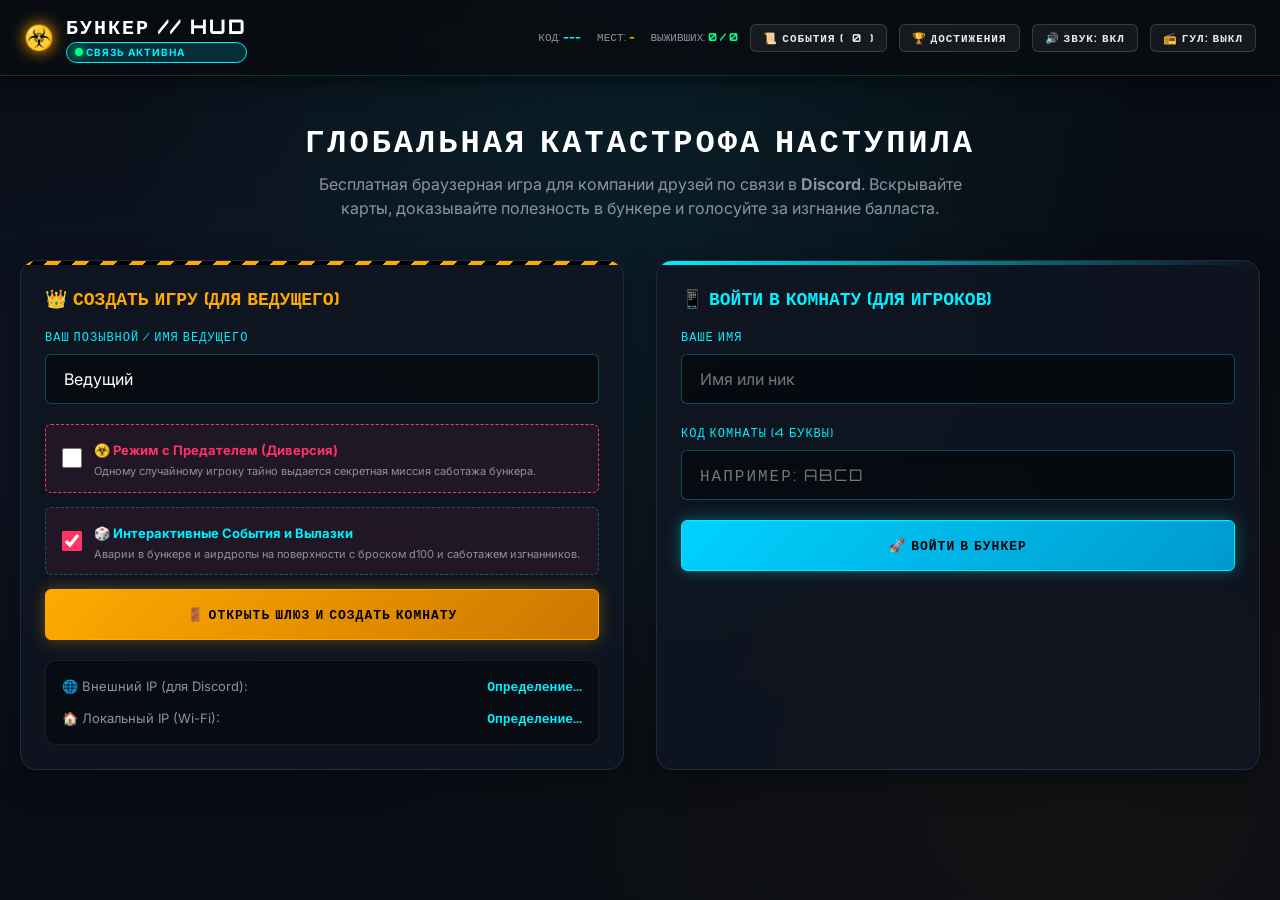
==== static/index.html @ ba45b3ac "feat: Initial commit of Bunker Game with official rules (11 cards, dynamic quotas, 2-phase discussio" ====
<!DOCTYPE html>
<html lang="ru">
<head>
  <meta charset="UTF-8">
  <meta name="viewport" content="width=device-width, initial-scale=1.0, maximum-scale=1.0, user-scalable=no">
  <title>БУНКЕР // Онлайн игра на выживание</title>
  <link rel="manifest" href="/manifest.json">
  <meta name="theme-color" content="#090c10">
  <link rel="preconnect" href="https://fonts.googleapis.com">
  <link rel="preconnect" href="https://fonts.gstatic.com" crossorigin>
  <link href="https://fonts.googleapis.com/css2?family=Inter:wght@400;500;600;700&family=Orbitron:wght@600;700;800;900&display=swap" rel="stylesheet">
  <link rel="stylesheet" href="/static/css/style.css">
  <link rel="stylesheet" href="/static/css/animations.css">
</head>
<body>
  <!-- Cinematic Phase Alert Overlay (Animated on phase change) -->
  <div id="cinematicPhaseBanner" class="cinematic-phase-overlay" style="display: none;">
    <div id="cinematicAlertTitle" class="cinematic-alert-title" style="color: var(--accent-cyan);">ВНИМАНИЕ</div>
    <div id="cinematicAlertSub" class="cinematic-alert-sub">Смена фазы бункера</div>
  </div>

  <!-- HUD Top Bar -->
  <header class="hud-header">
    <div class="brand">
      <span class="brand-icon">☣️</span>
      <div>
        <div class="brand-title">БУНКЕР // HUD</div>
        <div class="brand-badge" id="hudConnectionStatus">
          <span class="live-dot success"></span> СВЯЗЬ АКТИВНА
        </div>
      </div>
    </div>

    <div class="hud-actions">
      <div id="hudStatsGroup" style="display: flex; gap: 16px; align-items: center;">
        <div style="font-size: 11px; font-family: var(--font-hud); color: var(--text-muted);">
          КОД: <span id="hudRoomCode" style="color: var(--accent-cyan); font-weight: 800;">---</span>
        </div>
        <div style="font-size: 11px; font-family: var(--font-hud); color: var(--text-muted);">
          МЕСТ: <span id="hudCapacity" style="color: var(--accent-amber); font-weight: 800;">-</span>
        </div>
        <div style="font-size: 11px; font-family: var(--font-hud); color: var(--text-muted);">
          ВЫЖИВШИХ: <span id="hudAliveCount" style="color: var(--accent-success); font-weight: 800;">0 / 0</span>
        </div>
      </div>

      <button id="btnOpenEventsJournal" class="btn btn-secondary btn-sm" title="Журнал испытаний и событий бункера">
        📜 События (<span id="hudEventsBadge">0</span>)
      </button>
      <button id="btnOpenAchievements" class="btn btn-secondary btn-sm" title="Достижения и рекорды бункера">
        🏆 Достижения
      </button>
      <button id="btnClaimHost" class="btn btn-amber btn-sm" style="display: none;" title="Взять управление комнатой в качестве ведущего">
        👑 Стать ведущим
      </button>
      <button id="btnCopyDiscord" class="btn btn-secondary btn-sm" style="display: none;" title="Скопировать ссылку для друзей в Discord">
        📋 Discord Ссылка
      </button>
      <button id="btnLeaveRoom" class="btn btn-secondary btn-sm" style="display: none;" title="Выйти из текущей комнаты в меню">
        🚪 Выйти
      </button>
      <button id="btnToggleSound" class="btn btn-secondary btn-sm" title="Включить/выключить звуковые эффекты">
        🔊 Звук: ВКЛ
      </button>
      <button id="btnToggleAmbient" class="btn btn-secondary btn-sm" title="Атмосферный низкочастотный гул генератора бункера">
        📻 Гул: ВЫКЛ
      </button>
    </div>
  </header>

  <!-- VIEW 1: WELCOME & LOBBY CONNECT -->
  <main id="viewWelcome" class="container">
    <div style="text-align: center; margin-top: 20px;">
      <h1 style="font-family: var(--font-hud); font-size: 32px; letter-spacing: 3px; color: #fff; text-transform: uppercase;">
        Глобальная Катастрофа Наступила
      </h1>
      <p style="color: var(--text-muted); max-width: 650px; margin: 8px auto 0;">
        Бесплатная браузерная игра для компании друзей по связи в <strong>Discord</strong>. Вскрывайте карты, доказывайте полезность в бункере и голосуйте за изгнание балласта.
      </p>
    </div>

    <!-- DIRECT LINK ROOM DETECTED BANNER -->
    <div id="welcomeRoomDetectedBanner" class="panel panel-hazard" style="display: none; margin: 20px auto 30px; max-width: 680px; text-align: center;">
      <div style="font-family: var(--font-hud); font-size: 16px; color: var(--accent-amber); margin-bottom: 6px;">
        🎯 ВЫ ПРИГЛАШЕНЫ В КОМНАТУ: <span id="detectedRoomCode" style="color: #fff; font-weight: 900;"></span>
      </div>
      <div style="font-size: 13px; color: var(--text-muted); margin-bottom: 14px;">
        Введите ваше имя и выберите, кем вы хотите войти:
      </div>
      <div style="display: flex; justify-content: center; gap: 10px; flex-wrap: wrap;">
        <input type="text" id="inputDirectName" class="form-input" placeholder="Ваш позывной / имя" style="max-width: 220px;" value="Игрок">
        <button id="btnDirectJoinPlayer" class="btn btn-primary">📱 Войти как игрок</button>
        <button id="btnDirectClaimHost" class="btn btn-amber">👑 Войти как Ведущий</button>
      </div>
    </div>

    <div class="welcome-grid">
      <!-- Create Room Panel (Host) -->
      <div class="panel panel-hazard">
        <h2 style="font-family: var(--font-hud); font-size: 18px; color: var(--accent-amber); margin-bottom: 16px;">
          👑 СОЗДАТЬ ИГРУ (ДЛЯ ВЕДУЩЕГО)
        </h2>
        <div class="form-group">
          <label class="form-label" for="inputHostName">Ваш позывной / Имя ведущего</label>
          <input type="text" id="inputHostName" class="form-input" placeholder="Например: Капитан" value="Ведущий">
        </div>

        <!-- Traitor Mode Toggle -->
        <label class="traitor-toggle-box" for="checkEnableTraitor">
          <input type="checkbox" id="checkEnableTraitor" class="traitor-checkbox">
          <div>
            <strong style="color: #ff3366; font-size: 13px;">☣️ Режим с Предателем (Диверсия)</strong>
            <div style="font-size: 11px; color: var(--text-muted); margin-top: 2px;">
              Одному случайному игроку тайно выдается секретная миссия саботажа бункера.
            </div>
          </div>
        </label>

        <!-- Events & Challenges Mode Toggle -->
        <label class="traitor-toggle-box" for="checkEnableEvents" style="border-color: rgba(0, 229, 255, 0.3);">
          <input type="checkbox" id="checkEnableEvents" class="traitor-checkbox" checked>
          <div>
            <strong style="color: var(--accent-cyan); font-size: 13px;">🎲 Интерактивные События и Вылазки</strong>
            <div style="font-size: 11px; color: var(--text-muted); margin-top: 2px;">
              Аварии в бункере и аирдропы на поверхности с броском d100 и саботажем изгнанников.
            </div>
          </div>
        </label>

        <button id="btnCreateRoom" class="btn btn-amber" style="width: 100%; padding: 16px;">
          🚪 Открыть Шлюз и Создать Комнату
        </button>

        <div class="network-badges">
          <div class="network-item">
            <span style="color: var(--text-muted);">🌐 Внешний IP (для Discord):</span>
            <span id="networkExternal" class="network-val">Определение...</span>
          </div>
          <div class="network-item">
            <span style="color: var(--text-muted);">🏠 Локальный IP (Wi-Fi):</span>
            <span id="networkLocal" class="network-val">Определение...</span>
          </div>
        </div>
      </div>

      <!-- Join Room Panel (Players) -->
      <div class="panel panel-cyan">
        <h2 style="font-family: var(--font-hud); font-size: 18px; color: var(--accent-cyan); margin-bottom: 16px;">
          📱 ВОЙТИ В КОМНАТУ (ДЛЯ ИГРОКОВ)
        </h2>
        <div class="form-group">
          <label class="form-label" for="inputPlayerName">Ваше имя</label>
          <input type="text" id="inputPlayerName" class="form-input" placeholder="Имя или ник">
        </div>

        <div class="form-group">
          <label class="form-label" for="inputJoinRoom">Код комнаты (4 буквы)</label>
          <input type="text" id="inputJoinRoom" class="form-input" placeholder="Например: ABCD" maxlength="6" style="text-transform: uppercase; font-family: var(--font-hud); letter-spacing: 2px;">
        </div>

        <button id="btnJoinRoom" class="btn btn-primary" style="width: 100%; padding: 16px;">
          🚀 Войти в Бункер
        </button>
      </div>
    </div>
  </main>

  <!-- VIEW 2: ACTIVE GAME INTERFACE -->
  <main id="viewGame" class="container" style="display: none;">

    <!-- SPECTATOR UNREGISTERED BANNER -->
    <div id="spectatorJoinBanner" class="panel panel-cyan" style="display: none; margin-bottom: 20px; align-items: center; justify-content: space-between; gap: 14px; flex-wrap: wrap;">
      <div>
        <h3 style="font-family: var(--font-hud); font-size: 15px; color: var(--accent-cyan); margin-bottom: 4px;">
          👀 ВЫ НАХОДИТЕСЬ В РЕЖИМЕ НАБЛЮДАТЕЛЯ
        </h3>
        <div style="font-size: 12px; color: var(--text-muted);">
          Вы еще не заняли слот в этой комнате. Введите имя, чтобы получить досье или стать Ведущим:
        </div>
      </div>
      <div style="display: flex; gap: 8px; align-items: center; flex-wrap: wrap;">
        <input type="text" id="spectatorPlayerName" class="form-input" placeholder="Ваше имя" style="width: 170px;" value="Беженец">
        <button id="btnSpectatorJoin" class="btn btn-primary btn-sm">📱 Войти игроком</button>
        <button id="btnSpectatorClaimHost" class="btn btn-amber btn-sm">👑 Занять место Ведущего</button>
      </div>
    </div>

    <!-- HOST CONTROL BAR (Visible only to Host) -->
    <div id="hostControlsBar" class="host-controls-bar" style="display: none;">
      <div class="host-badge">
        <span>⚡ ПАНЕЛЬ ВЕДУЩЕГО</span>
      </div>
      <div class="host-btn-group">
        <button id="btnHostPause" class="btn btn-secondary btn-sm">⏸️ Пауза</button>
        <button id="btnHostAddTime" class="btn btn-secondary btn-sm">⏱️ +30 сек</button>
        <button id="btnHostRestartDebate" class="btn btn-secondary btn-sm" title="Запустить повторные дебаты">🔄 Повтор дебатов</button>
        <button id="btnHostTiebreaker" class="btn btn-danger btn-sm" style="display: none;" title="Запустить решающее переголосование">⚡ Тайбрейк</button>
        <button id="btnForceDebate" class="btn btn-secondary btn-sm">🗣️ К дебатам</button>
        <button id="btnForceVoting" class="btn btn-danger btn-sm">🗳️ Начать голосование</button>
        <button id="btnHostTriggerEvent" class="btn btn-cyan btn-sm" title="Вытянуть случайное испытание">🎲 Вытянуть испытание</button>
        <button id="btnTriggerSiren" class="btn btn-amber btn-sm" title="Включить тревогу у всех игроков">🚨 Сирена</button>
      </div>
    </div>

    <!-- HOST LOBBY CONTROLS (Before game start) -->
    <div id="hostLobbySettings" class="panel panel-hazard" style="display: none; margin-bottom: 24px;">
      <h3 style="font-family: var(--font-hud); font-size: 16px; color: var(--accent-amber); margin-bottom: 12px;">
        ⚙️ НАСТРОЙКИ ПАРТИИ (ПЕРЕД СТАРТОМ)
      </h3>
      <div style="display: flex; flex-wrap: wrap; gap: 16px; align-items: flex-end;">
        <div style="flex: 1; min-width: 170px;">
          <label class="form-label" for="selectGameMode">Режим игры:</label>
          <select id="selectGameMode" class="form-input">
            <option value="STANDARD" selected>Стандартный (Классика)</option>
            <option value="METEORITE">☄️ Быстрый «Метеорит»</option>
          </select>
        </div>
        <div style="flex: 1; min-width: 150px;">
          <label class="form-label" for="inputBunkerCapacity">Вместимость бункера:</label>
          <input type="number" id="inputBunkerCapacity" class="form-input" value="3" min="1" max="20">
        </div>
        <div style="flex: 1; min-width: 130px;">
          <label class="form-label" for="selectSpeechTime">Речь (сек):</label>
          <select id="selectSpeechTime" class="form-input">
            <option value="20">20 сек (Блиц)</option>
            <option value="30">30 сек</option>
            <option value="45" selected>45 сек (Стандарт)</option>
            <option value="60">60 сек</option>
          </select>
        </div>
        <div style="flex: 1; min-width: 130px;">
          <label class="form-label" for="selectDebateTime">Дебаты (сек):</label>
          <select id="selectDebateTime" class="form-input">
            <option value="30">30 сек</option>
            <option value="45">45 сек</option>
            <option value="60" selected>60 сек (Стандарт)</option>
            <option value="90">90 сек</option>
          </select>
        </div>
        <div style="flex: 1; min-width: 130px;">
          <label class="form-label" for="selectVotingTime">Голосование:</label>
          <select id="selectVotingTime" class="form-input">
            <option value="15" selected>15 сек (Правила 5Б)</option>
            <option value="30">30 сек (Быстро)</option>
            <option value="60">60 сек (Классика)</option>
          </select>
        </div>
        <div style="flex: 1; min-width: 180px;">
          <label class="traitor-toggle-box" style="margin: 0; padding: 10px;" for="checkLobbyTraitor">
            <input type="checkbox" id="checkLobbyTraitor" class="traitor-checkbox">
            <div>
              <span style="color: #ff3366; font-size: 12px; font-weight: 700;">☣️ Предатель</span>
              <div style="font-size: 10px; color: var(--text-muted);">Диверсионная роль</div>
            </div>
          </label>
        </div>
        <div style="flex: 1; min-width: 180px;">
          <label class="traitor-toggle-box" style="margin: 0; padding: 10px; border-color: rgba(0, 229, 255, 0.3);" for="checkLobbyEvents">
            <input type="checkbox" id="checkLobbyEvents" class="traitor-checkbox" checked>
            <div>
              <span style="color: var(--accent-cyan); font-size: 12px; font-weight: 700;">🎲 Испытания d100</span>
              <div style="font-size: 10px; color: var(--text-muted);">Кризисы и вылазки</div>
            </div>
          </label>
        </div>
        <div style="flex: 2; min-width: 220px;">
          <div class="copy-link-box">
            <span class="copy-link-text" id="shareLinkUrl">Ссылка для друзей в Discord</span>
            <button id="btnCopyShareLink" class="btn btn-primary btn-sm">Копировать</button>
          </div>
        </div>
        <button id="btnStartGame" class="btn btn-amber" style="padding: 14px 28px;">
          ☣️ НАЧАТЬ ИГРУ И РАЗДАТЬ КАРТЫ
        </button>
        <button id="btnAddBotsLobby" class="btn btn-cyan" style="padding: 14px 24px;" title="Запустить 5 ИИ-ботов в комнату">
          🤖 ДОБАВИТЬ 5 БОТОВ
        </button>
      </div>
    </div>

    <!-- PHASE BANNER & CIRCULAR TIMER -->
    <div class="phase-banner">
      <div class="phase-info">
        <h2 id="phaseTitle">ПОДГОТОВКА</h2>
        <div id="phaseDesc" class="phase-desc">Ожидание команд...</div>
      </div>

      <!-- Circular SVG Ring Timer -->
      <div id="timerBox" class="svg-timer-wrap" style="display: none;">
        <svg class="svg-timer-circle" viewBox="0 0 100 100">
          <circle class="svg-timer-bg" cx="50" cy="50" r="42"></circle>
          <circle id="svgTimerBar" class="svg-timer-bar" cx="50" cy="50" r="42" stroke-dasharray="264" stroke-dashoffset="0"></circle>
        </svg>
        <div class="svg-timer-inner">
          <div id="timerDigits" class="svg-timer-digits">00:00</div>
          <div class="svg-timer-sub">ТАЙМЕР</div>
        </div>
      </div>
    </div>

    <!-- ACTIVE SPEAKER SPOTLIGHT (SPEECH & DEBATES) -->
    <div id="speakerSpotlight" class="speaker-spotlight" style="display: none;">
      <div>
        <div class="speaker-title" id="speakerProgress">
          <span>АКТИВНЫЙ СПИКЕР</span>
          <span class="audio-bars-wrapper">
            <span class="audio-bar"></span><span class="audio-bar"></span><span class="audio-bar"></span><span class="audio-bar"></span>
          </span>
        </div>
        <div style="display: flex; align-items: center; gap: 12px; margin-top: 4px;">
          <div class="speaker-name" id="speakerName">Игрок</div>
          <span id="speakerRevealBadge" class="reveal-progress-badge">Ожидание вскрытия (0/1)</span>
        </div>
      </div>
      <div id="speakerActionsWrap" style="display: flex; gap: 8px; align-items: center; flex-wrap: wrap;">
        <!-- Speech Phase: Next Speaker -->
        <button id="btnNextSpeaker" class="btn btn-primary btn-sm" style="display: none;">
          Слово следующему ➡️
        </button>

        <!-- Accusation Phase: Current speaker pass word -->
        <button id="btnPassAccusation" class="btn btn-cyan btn-sm" style="display: none;">
          ⏭️ Передать слово (Обвинение)
        </button>

        <!-- Justification Phase: Candidate finish speech -->
        <button id="btnPassJustification" class="btn btn-amber btn-sm" style="display: none;">
          🛡️ Завершить оправдание ➡️
        </button>

        <!-- Debate Phase: Current speaker pass word -->
        <button id="btnPassDebate" class="btn btn-cyan btn-sm" style="display: none;">
          ⏭️ Передать слово
        </button>

        <!-- Debate Phase: Host Controls -->
        <div id="hostDebateControls" style="display: none; gap: 6px; align-items: center; flex-wrap: wrap;">
          <button id="btnHostEndDebate" class="btn btn-danger btn-sm" title="Завершить время текущего спикера и передать слово следующему">
            ⏹️ Завершить речь
          </button>
          <button id="btnHostRestartDebateTime" class="btn btn-secondary btn-sm" title="Дать текущему спикеру 30-60 сек заново">
            🔄 Сброс времени
          </button>
          <div style="display: flex; gap: 4px; align-items: center;">
            <select id="selectHostGrantDebate" class="form-input" style="padding: 5px 8px; font-size: 12px; width: 140px;"></select>
            <button id="btnHostGrantDebate" class="btn btn-amber btn-sm" title="Дать слово выбранному игроку">
              🎙️ Дать слово
            </button>
          </div>
        </div>
      </div>
    </div>

    <!-- ACTIVE EVENT & CHALLENGE RESOLUTION SECTION -->
    <section id="eventChallengeSection" class="event-section" style="display: none;"></section>

    <!-- LAST WORD SECTION (When phase === 'LAST_WORD') -->
    <section id="lastWordSection" class="last-word-overlay" style="display: none;">
      <div style="display: flex; justify-content: space-between; align-items: center; flex-wrap: wrap; gap: 14px;">
        <div>
          <div style="font-family: var(--font-hud); font-size: 13px; color: var(--accent-danger); letter-spacing: 2px;">
            🎙️ ПОСЛЕДНЕЕ СЛОВО ИЗГНАННОГО (15 СЕК)
          </div>
          <div class="last-word-speaker-highlight" id="lastWordSpeakerName">
            Игрок
          </div>
          <p id="lastWordInstruction" style="font-size: 13px; color: var(--text-main); margin-top: 4px;">
            Гермошлюз открыт: у кандидата есть 15 секунд, чтобы сказать свое последнее слово! Все его карты раскрыты.
          </p>
        </div>
        <div style="display: flex; align-items: center; gap: 12px;">
          <button id="btnFinishLastWord" class="btn btn-secondary btn-sm" style="display: none;">
            Завершить речь ⏹️
          </button>
        </div>
      </div>
    </section>

    <!-- CATASTROPHE & BUNKER SECTION -->
    <div id="scenarioHeaderBar" class="scenario-toggle-bar" style="display: none;">
      <button id="btnToggleScenario" class="btn btn-secondary btn-sm scenario-toggle-btn" type="button" title="Свернуть или развернуть описание бункера">
        <span id="scenarioToggleIcon">🔽</span> <span id="scenarioToggleText">Свернуть данные бункера и катастрофы</span>
      </button>
    </div>
    <div id="scenarioSection" class="scenario-grid" style="display: none;">
      <!-- Catastrophe Card -->
      <div class="scenario-card">
        <div class="scenario-header">
          <span class="scenario-icon">☄️</span>
          <div>
            <div class="scenario-title" id="catastropheTitle">Катастрофа</div>
            <div style="font-size: 11px; color: var(--accent-danger);" id="catastropheDuration">Срок изоляции</div>
          </div>
          <span class="scenario-tag">ГЛОБАЛЬНАЯ УГРОЗА</span>
        </div>
        <div id="catastropheIllustration" class="catastrophe-illustration" style="margin: 10px 0; display: flex; justify-content: center;"></div>
        <p id="catastropheDesc" style="font-size: 13px; color: var(--text-main); margin-bottom: 8px;"></p>
        <div id="catastropheHazard" style="font-size: 12px; color: var(--accent-amber); font-weight: 600;"></div>
      </div>

      <!-- Bunker Card -->
      <div class="scenario-card">
        <div class="scenario-header">
          <span class="scenario-icon">🛡️</span>
          <div>
            <div class="scenario-title" id="bunkerTitle">Характеристики Бункера</div>
            <div style="font-size: 11px; color: var(--accent-cyan);" id="bunkerSize">Размер</div>
          </div>
        </div>
        <p id="bunkerDesc" style="font-size: 13px; color: var(--text-main); margin-bottom: 8px;"></p>
        <div id="bunkerFacilities" style="margin-bottom: 8px;"></div>
        <div id="bunkerThreat" style="font-size: 12px; color: var(--accent-danger);"></div>
      </div>
    </div>

    <!-- MY DOSSIER (PLAYER VIEW) -->
    <section id="myDossierSection" class="my-card-section" style="display: none; margin-bottom: 30px;">
      <div class="panel panel-cyan">
        <div style="display: flex; justify-content: space-between; align-items: center; margin-bottom: 12px; flex-wrap: wrap; gap: 8px;">
          <h2 style="font-family: var(--font-hud); font-size: 16px; color: var(--accent-cyan);">
            📑 ВАШЕ СЕКРЕТНОЕ ДОСЬЕ
          </h2>
          <span id="dossierHintText" style="font-size: 11px; color: var(--text-muted);">Раскрывайте характеристики только в свой ход речи</span>
        </div>

        <!-- Secret Peek Alert (Announcement) -->
        <div id="secretPeekAlert" class="secret-peek-box" style="display: none;">
          <div style="display: flex; justify-content: space-between; align-items: center; flex-wrap: wrap; gap: 10px;">
            <div>
              <strong style="color: var(--accent-cyan); font-size: 14px;">🔍 ТАЙНЫЙ ШПИОНАЖ:</strong>
              <div id="secretPeekText" style="font-size: 13px; color: #fff; margin-top: 2px;"></div>
            </div>
            <button id="btnAnnouncePeeked" class="btn btn-amber btn-sm">
              📢 Объявить всем (Раскрыть карту)
            </button>
          </div>
        </div>

        <!-- Silence Warning -->
        <div id="silenceWarning" class="threshold-notice" style="display: none; background: rgba(255, 51, 102, 0.15); border-color: var(--accent-danger); color: #ff99aa; margin-bottom: 14px;">
          🔇 <strong>ОБЕТ МОЛЧАНИЯ:</strong> Вы обязаны вскрывать характеристики в свой ход, но вам ЗАПРЕЩЕНО говорить голосом и выступать на дебатах в этом раунде!
        </div>

        <!-- Exile Vendetta Box -->
        <div id="exileVendettaBox" class="vendetta-box" style="display: none;">
          <div style="display: flex; justify-content: space-between; align-items: center; flex-wrap: wrap; gap: 12px;">
            <div>
              <strong style="color: #ff0055; font-size: 14px;">⚡☠️ ВЕНДЕТТА ИЗГНАННЫХ АКТИВНА</strong>
              <div style="font-size: 12px; color: #ff99aa; margin-top: 2px;">
                Вы выжили на поверхности благодаря своей экипировке! Вы можете отомстить бункеру, нанеся -5% к выживанию оставшихся колонистов (1 раз за игру).
              </div>
            </div>
            <button id="btnTriggerVendetta" class="btn btn-vendetta">
              💀 СОВЕРШИТЬ ДИВЕРСИЮ (-5%)
            </button>
          </div>
        </div>

        <!-- Dynamic Turn Status Banner -->
        <div id="dossierTurnStatus" class="dossier-turn-banner" style="display: none;"></div>
        <div id="myCardsList" class="dossier-list"></div>
      </div>
    </section>

    <!-- VOTING SECTION (When active) -->
    <section id="votingSection" class="vote-section" style="display: none;">
      <div id="tiebreakerNotice" class="tiebreaker-banner" style="display: none;">
        ⚠️ <strong>РЕШАЮЩИЙ ТАЙБРЕЙК!</strong> Равное количество голосов. Голосуйте только против кандидатов с равными голосами!
      </div>
      <div id="thresholdNotice" class="threshold-notice">
        🛡️ <strong>ПРАВИЛО 33%:</strong> Кандидат изгоняется, только если наберет не менее 33% голосов. Иначе все остаются в бункере!
      </div>
      <div id="votingProgressBanner" style="display: flex; justify-content: center; align-items: center; gap: 8px; margin-bottom: 14px; font-size: 14px; font-weight: 700; color: var(--accent-cyan); background: rgba(0, 240, 255, 0.08); border: 1px solid rgba(0, 240, 255, 0.2); padding: 8px 16px; border-radius: var(--radius-sm);">
        <span>🗳️ Ожидание голосов...</span>
      </div>
      <h3 style="font-family: var(--font-hud); font-size: 18px; color: var(--accent-danger); text-align: center;">
        🚫 КОГО ИЗГНАТЬ НА ПОВЕРХНОСТЬ?
      </h3>
      <p style="text-align: center; font-size: 13px; color: var(--text-muted); margin-top: 4px;">
        Выберите кандидата, чей вклад в бункер наименее ценен, или воздержитесь:
      </p>
      <div id="voteCandidatesGrid" class="vote-grid"></div>
      <div style="display: flex; flex-direction: column; gap: 8px; margin-top: 14px;">
        <button id="btnVoteAbstain" class="vote-btn-abstain" style="margin-top: 0;">
          <span>⚪ ВОЗДЕРЖАТЬСЯ</span> (Пропустить голос / Никого не выгонять)
        </button>
        <button id="btnVoteSkipRound" class="btn btn-amber" style="display: none; width: 100%; padding: 14px; font-weight: 700; font-size: 14px; border-radius: var(--radius-sm);">
          <span>⏭️ ПРОПУСТИТЬ ИЗГНАНИЕ (1-й раунд)</span>
          <div style="font-size: 11px; opacity: 0.9; font-weight: 400; margin-top: 3px;">Большинство оставит всех в бункере, но во 2-м раунде произойдет ДВОЙНОЕ изгнание!</div>
        </button>
      </div>
    </section>

    <!-- VOTE RESULTS SECTION (When phase === 'VOTE_RESULTS') -->
    <section id="voteResultsSection" class="vote-section" style="display: none; margin-bottom: 30px;">
      <div class="panel panel-cyan" style="border-color: var(--accent-amber); box-shadow: 0 0 25px rgba(255, 170, 0, 0.15);">
        <div style="display: flex; justify-content: space-between; align-items: center; margin-bottom: 16px; flex-wrap: wrap; gap: 10px;">
          <div>
            <h3 style="font-family: var(--font-hud); font-size: 20px; color: var(--accent-amber); margin: 0;">
              📊 ИТОГИ ГОЛОСОВАНИЯ
            </h3>
            <div id="voteResultsSub" style="font-size: 13px; color: var(--text-muted); margin-top: 4px;">
              Результаты подсчета голосов участников
            </div>
          </div>
          <div id="voteResultsCountdown" class="badge badge-amber" style="font-size: 13px; padding: 6px 14px; font-weight: 700;">
            ⏳ Следующий раунд...
          </div>
        </div>

        <div id="voteOutcomeBanner" class="threshold-notice" style="margin-bottom: 18px; font-size: 14px; line-height: 1.5;"></div>

        <div style="font-size: 12px; color: var(--text-muted); text-transform: uppercase; font-family: var(--font-hud); margin-bottom: 10px; letter-spacing: 1px;">
          Распределение голосов:
        </div>
        <div id="voteTallyGrid" style="display: flex; flex-direction: column; gap: 10px; margin-bottom: 20px;"></div>

        <div id="voteResultsHostControls" style="display: none; justify-content: flex-end; gap: 12px; margin-top: 15px; border-top: 1px solid rgba(255,255,255,0.08); padding-top: 15px;">
          <button id="btnHostNextRoundNow" class="btn btn-amber btn-sm">
            ▶️ Начать следующий раунд сейчас
          </button>
        </div>
      </div>
    </section>

    <!-- FINAL EVALUATION SCREEN -->
    <section id="finalScreenSection" class="final-screen" style="display: none;">
      <div class="panel panel-hazard">
        <h2 id="finalTitle" style="font-family: var(--font-hud); font-size: 24px; color: #fff;">ИТОГИ ВЫЖИВАНИЯ</h2>
        
        <!-- Animated Vault Door & Gauge -->
        <div class="vault-door-container">
          <div id="finalVaultDoorGraphic" class="vault-door-graphic">
            <span id="finalVaultDoorIcon">🚪</span>
          </div>
          <div id="finalVaultDoorStatus" style="font-family: var(--font-hud); font-size: 15px; font-weight: 800; color: var(--accent-cyan); margin-top: 10px; letter-spacing: 1px;">
            ГЕРМОШЛЮЗ ЗАПЕРТ
          </div>
        </div>

        <div id="survivalGauge" class="survival-gauge">50%</div>
        <p id="finalText" style="font-size: 15px; color: var(--text-main); margin: 16px auto; max-width: 650px; line-height: 1.6;"></p>
        
        <!-- Colony Achievements Breakdown -->
        <div id="finalAchievementsContainer" style="margin: 24px 0; text-align: left;">
          <h4 style="font-family: var(--font-hud); font-size: 14px; color: var(--accent-amber); margin-bottom: 12px; letter-spacing: 1px;">
            🏆 ЗАСЛУГИ И ТИТУЛЫ ВЫЖИВШИХ:
          </h4>
          <div id="finalAchievementsList" class="achievements-grid"></div>
        </div>

        <div style="display: grid; grid-template-columns: 1fr 1fr; gap: 20px; text-align: left; margin-top: 24px;">
          <div>
            <h4 style="font-family: var(--font-hud); font-size: 13px; color: var(--accent-success); margin-bottom: 8px;">ПРЕИМУЩЕСТВА КОЛОНИИ:</h4>
            <ul id="finalProsList" style="list-style: none; font-size: 13px; color: var(--text-muted); display: flex; flex-direction: column; gap: 6px;"></ul>
          </div>
          <div>
            <h4 style="font-family: var(--font-hud); font-size: 13px; color: var(--accent-danger); margin-bottom: 8px;">КРИТИЧЕСКИЕ ПРОБЛЕМЫ:</h4>
            <ul id="finalConsList" style="list-style: none; font-size: 13px; color: var(--text-muted); display: flex; flex-direction: column; gap: 6px;"></ul>
          </div>
        </div>

        <div style="margin-top: 28px; display: flex; justify-content: center; gap: 14px;">
          <button id="btnCopyDiscordReport" class="btn btn-primary" style="padding: 12px 24px;">
            📋 Скопировать отчет для Discord
          </button>
        </div>
      </div>
    </section>

    <!-- ALL PLAYERS GRID (TABLE VIEW) -->
    <section style="margin-top: 30px;">
      <div style="display: flex; justify-content: space-between; align-items: center; margin-bottom: 16px;">
        <h3 style="font-family: var(--font-hud); font-size: 16px; letter-spacing: 1px; color: var(--accent-cyan);">
          👥 ВСЕ КАНДИДАТЫ В БУНКЕР
        </h3>
        <span style="font-size: 11px; color: var(--text-muted);">Кликните на игрока для подробного досмотра</span>
      </div>
      <div id="allPlayersGrid" class="players-grid"></div>
    </section>

    <!-- EVENT LOG -->
    <section style="margin-top: 30px;">
      <h4 style="font-family: var(--font-hud); font-size: 13px; color: var(--text-muted); margin-bottom: 8px;">
        📟 БОРТОВОЙ ЖУРНАЛ БУНКЕРА:
      </h4>
      <div id="gameLogBox" class="game-log-box"></div>
    </section>

  </main>

  <!-- MODALS CONTAINER -->

  <!-- Modal 1: Target Player Picker (for special cards) -->
  <div id="modalTargetPicker" class="modal-overlay" style="display: none;">
    <div class="bunker-modal modal-content-anim">
      <div class="modal-header">
        <div class="modal-title" id="targetPickerTitle">ВЫБЕРИТЕ ЦЕЛЬ</div>
        <button class="modal-close" id="btnTargetPickerClose">&times;</button>
      </div>
      <div class="modal-body">
        <div id="targetPickerPrompt" style="font-size: 13px; color: var(--text-muted); margin-bottom: 14px;"></div>
        <div id="targetPickerList"></div>
      </div>
      <div class="modal-footer">
        <button class="btn btn-secondary btn-sm" id="btnTargetPickerCancel">Отмена</button>
        <button class="btn btn-primary btn-sm" id="btnTargetPickerConfirm">Применить</button>
      </div>
    </div>
  </div>

  <!-- Modal 2: Vote Confirmation -->
  <div id="modalVoteConfirm" class="modal-overlay" style="display: none;">
    <div class="bunker-modal danger modal-content-anim">
      <div class="modal-header">
        <div class="modal-title" style="color: var(--accent-danger);">⚠️ ПОДТВЕРЖДЕНИЕ ИЗГНАНИЯ</div>
        <button class="modal-close" id="btnVoteConfirmClose">&times;</button>
      </div>
      <div class="modal-body" style="text-align: center;">
        <p style="font-size: 14px; color: var(--text-main); margin-bottom: 12px;">
          Вы голосуете за изгнание кандидата:
        </p>
        <div id="voteConfirmCandidateName" style="font-family: var(--font-hud); font-size: 22px; font-weight: 900; color: #fff; margin-bottom: 14px;">
          Игрок
        </div>
        <div style="background: rgba(255, 51, 102, 0.1); border: 1px dashed var(--accent-danger); border-radius: var(--radius-sm); padding: 12px; font-size: 12px; color: #ff99aa;">
          Голос нельзя отозвать после отправки. Если кандидат наберет большинство, он останется снаружи бункера.
        </div>
      </div>
      <div class="modal-footer">
        <button class="btn btn-secondary btn-sm" id="btnVoteConfirmCancel">Отмена</button>
        <button class="btn btn-danger btn-sm" id="btnVoteConfirmSend">🚫 ОТДАТЬ ГОЛОС</button>
      </div>
    </div>
  </div>

  <!-- Modal 3: Player Full Dossier Inspector -->
  <div id="modalPlayerDossier" class="modal-overlay" style="display: none;">
    <div class="bunker-modal modal-content-anim">
      <div class="modal-header">
        <div>
          <div class="modal-title" id="dossierModalPlayerName">ЛИЧНОЕ ДЕЛО</div>
          <div style="font-size: 11px; color: var(--accent-cyan); font-family: var(--font-hud);" id="dossierModalStatus">В БУНКЕРЕ</div>
        </div>
        <button class="modal-close" id="btnPlayerDossierClose">&times;</button>
      </div>
      <div class="modal-body">
        <div id="dossierModalCardsList" class="dossier-list"></div>
      </div>
      <div class="modal-footer">
        <button class="btn btn-secondary btn-sm" id="btnPlayerDossierDismiss">Закрыть</button>
      </div>
    </div>
  </div>

  <!-- Modal 4: Event Dice Roll & Resolution -->
  <div id="modalEventDice" class="modal-overlay" style="display: none;">
    <div class="bunker-modal modal-content-anim" style="max-width: 550px; text-align: center;">
      <div class="modal-header">
        <div class="modal-title" id="diceModalTitle" style="color: var(--accent-amber);">🎲 РАЗРЕШЕНИЕ ИСПЫТАНИЯ</div>
        <button class="modal-close" id="btnDiceModalClose">&times;</button>
      </div>
      <div class="modal-body">
        <div id="diceAnimContainer" class="dice-anim-container">
          <div class="dice-cube-wrap">
            <div id="diceNumberDisplay" class="dice-number-display">--</div>
          </div>
          <div id="diceTargetDisplay" class="dice-target-display">Требуется выбросить: ≤ 0%</div>
        </div>

        <div id="diceOutcomeContainer" style="display: none; margin-top: 20px;">
          <div id="diceOutcomeTitle" style="font-family: var(--font-hud); font-size: 24px; font-weight: 900; margin-bottom: 8px;">РЕЗУЛЬТАТ</div>
          <p id="diceOutcomeDesc" style="font-size: 14px; color: var(--text-main); margin-bottom: 12px; line-height: 1.5;"></p>
          <div id="diceBoostNotice" class="dice-boost-notice" style="display: none;"></div>
        </div>
      </div>
      <div class="modal-footer" style="justify-content: center;">
        <button class="btn btn-primary btn-sm" id="btnDiceModalAccept" style="display: none;">Принять результат</button>
      </div>
    </div>
  </div>

  <!-- Modal 5: Events Journal / History -->
  <div id="modalEventHistory" class="modal-overlay" style="display: none;">
    <div class="bunker-modal modal-content-anim" style="max-width: 650px;">
      <div class="modal-header">
        <div class="modal-title" style="color: var(--accent-cyan);">📜 ЖУРНАЛ ИСПЫТАНИЙ И ВЫЛАЗОК</div>
        <button class="modal-close" id="btnEventHistoryClose">&times;</button>
      </div>
      <div class="modal-body">
        <div id="eventHistoryList" class="event-history-list"></div>
      </div>
      <div class="modal-footer">
        <button class="btn btn-secondary btn-sm" id="btnEventHistoryDismiss">Закрыть</button>
      </div>
    </div>
  </div>

  <!-- Modal 6: Achievements & Stats Modal -->
  <div id="modalAchievements" class="modal-overlay" style="display: none;">
    <div class="bunker-modal modal-content-anim" style="max-width: 650px;">
      <div class="modal-header">
        <div class="modal-title" style="color: var(--accent-amber);">🏆 СИСТЕМА ДОСТИЖЕНИЙ И ЗАСЛУГ</div>
        <button class="modal-close" id="btnAchievementsClose">&times;</button>
      </div>
      <div class="modal-body">
        <p style="font-size: 13px; color: var(--text-muted); margin-bottom: 16px;">
          Особые почетные звания и титулы, присваиваемые выжившим в финале партии в зависимости от их роли в сохранении колонии:
        </p>
        <div id="achievementsModalList" class="achievements-grid"></div>
      </div>
      <div class="modal-footer">
        <button class="btn btn-secondary btn-sm" id="btnAchievementsDismiss">Закрыть</button>
      </div>
    </div>
  </div>

  <!-- MODAL: CINEMATIC PROLOGUE CUTSCENE -->
  <div id="cinematicPrologueModal" class="cinematic-prologue-overlay" style="display: none;">
    <div class="prologue-card">
      <div class="prologue-scanline"></div>
      <div class="prologue-tag">🚨 СУДНЫЙ ДЕНЬ // ПРОТОКОЛ «БУНКЕР» АКТИВИРОВАН 🚨</div>
      <h1 id="prologueCatastropheTitle" class="prologue-title">КАТАСТРОФА</h1>
      <p id="prologueCatastropheDesc" class="prologue-desc"></p>
      
      <div style="background: rgba(0,0,0,0.5); border: 1px solid rgba(255,255,255,0.1); border-radius: 8px; padding: 14px; margin-bottom: 20px;">
        <div style="font-family: var(--font-hud); font-size: 13px; color: var(--accent-amber); margin-bottom: 6px;">
          👥 ВЫЖИВШИЕ ПЕРЕД ЗАКРЫТИЕМ ШЛЮЗА
        </div>
        <div id="prologueHeroesGrid" class="prologue-heroes-grid"></div>
        <div id="prologueCapacityNotice" style="font-size: 13px; color: #ff99aa; margin-top: 10px; font-weight: 600;"></div>
      </div>

      <div class="prologue-footer">
        <button id="btnPrologueEnter" class="btn btn-amber" style="padding: 14px 36px; font-size: 15px;">
          🚪 В БУНКЕР ➔
        </button>
      </div>
    </div>
  </div>

  <!-- Toast Container -->
  <div id="toastContainer" class="toast-container"></div>

  <!-- Scripts -->
  <script src="/static/js/sound_fx.js?v=4.0"></script>
  <script src="/static/js/app.js?v=4.0"></script>
</body>
</html>
---- static/css/style.css ----
/* === BUNK-NET HUD CORE STYLES === */
:root {
  --bg-dark: #090c10;
  --bg-panel: rgba(16, 22, 34, 0.85);
  --bg-panel-hover: rgba(24, 34, 52, 0.95);
  --bg-card: #121926;
  --bg-card-border: #1e2d42;
  
  --accent-cyan: #00f0ff;
  --accent-cyan-glow: rgba(0, 240, 255, 0.35);
  --accent-amber: #ffaa00;
  --accent-amber-glow: rgba(255, 170, 0, 0.35);
  --accent-danger: #ff3366;
  --accent-danger-glow: rgba(255, 51, 102, 0.4);
  --accent-success: #00ff88;
  --accent-success-glow: rgba(0, 255, 136, 0.35);
  
  --text-main: #e6edf3;
  --text-muted: #8b949e;
  --text-dim: #484f58;

  --font-main: 'Inter', -apple-system, BlinkMacSystemFont, "Segoe UI", Roboto, sans-serif;
  --font-hud: 'Orbitron', 'Courier New', monospace;
  
  --radius-sm: 6px;
  --radius-md: 10px;
  --radius-lg: 16px;
  --radius-pill: 9999px;
}

* {
  box-sizing: border-box;
  margin: 0;
  padding: 0;
  -webkit-tap-highlight-color: transparent;
}

body {
  background-color: #080c14;
  background-image: 
    radial-gradient(ellipse at 50% 0%, rgba(0, 240, 255, 0.08) 0%, transparent 60%),
    radial-gradient(ellipse at 85% 90%, rgba(255, 170, 0, 0.04) 0%, transparent 50%),
    radial-gradient(ellipse at 15% 45%, rgba(22, 34, 56, 0.45) 0%, transparent 60%);
  color: var(--text-main);
  font-family: var(--font-main);
  min-height: 100vh;
  line-height: 1.5;
  overflow-x: hidden;
}

/* CRT Scanline overlay effect - disabled to prevent eye strain */
.scanlines {
  display: none !important;
}

/* Top Navigation / HUD Status Bar */
.hud-header {
  position: sticky;
  top: 0;
  z-index: 100;
  display: flex;
  justify-content: space-between;
  align-items: center;
  padding: 12px 24px;
  background: rgba(9, 12, 16, 0.88);
  backdrop-filter: blur(12px);
  border-bottom: 1px solid rgba(0, 240, 255, 0.2);
  box-shadow: 0 4px 20px rgba(0, 0, 0, 0.6);
}

.brand {
  display: flex;
  align-items: center;
  gap: 12px;
}

.brand-icon {
  font-size: 24px;
  filter: drop-shadow(0 0 8px var(--accent-amber));
}

.brand-title {
  font-family: var(--font-hud);
  font-size: 20px;
  font-weight: 800;
  letter-spacing: 2px;
  color: #fff;
  text-transform: uppercase;
}

.brand-badge {
  font-size: 10px;
  font-weight: 700;
  padding: 2px 8px;
  border-radius: var(--radius-pill);
  background: rgba(0, 240, 255, 0.15);
  color: var(--accent-cyan);
  border: 1px solid var(--accent-cyan);
  letter-spacing: 1px;
}

.hud-actions {
  display: flex;
  align-items: center;
  gap: 12px;
}

/* Base Buttons */
.btn {
  display: inline-flex;
  align-items: center;
  justify-content: center;
  gap: 8px;
  padding: 10px 18px;
  border-radius: var(--radius-sm);
  font-family: var(--font-hud);
  font-size: 13px;
  font-weight: 700;
  letter-spacing: 1px;
  text-transform: uppercase;
  cursor: pointer;
  border: 1px solid transparent;
  transition: all 0.2s cubic-bezier(0.4, 0, 0.2, 1);
  text-decoration: none;
  user-select: none;
}

.btn:active {
  transform: scale(0.97);
}

.btn-primary {
  background: linear-gradient(135deg, #00d2ff, #0099cc);
  color: #000;
  border-color: var(--accent-cyan);
  box-shadow: 0 0 16px var(--accent-cyan-glow);
}

.btn-primary:hover {
  box-shadow: 0 0 24px var(--accent-cyan);
  background: #00f0ff;
}

.btn-amber {
  background: linear-gradient(135deg, #ffaa00, #cc7700);
  color: #000;
  border-color: var(--accent-amber);
  box-shadow: 0 0 16px var(--accent-amber-glow);
}

.btn-amber:hover {
  background: #ffbb11;
  box-shadow: 0 0 24px var(--accent-amber);
}

.btn-danger {
  background: linear-gradient(135deg, #ff3366, #b3143d);
  color: #fff;
  border-color: var(--accent-danger);
  box-shadow: 0 0 16px var(--accent-danger-glow);
}

.btn-danger:hover {
  background: #ff4777;
  box-shadow: 0 0 24px var(--accent-danger);
}

.btn-secondary {
  background: rgba(255, 255, 255, 0.06);
  color: var(--text-main);
  border-color: rgba(255, 255, 255, 0.15);
}

.btn-secondary:hover {
  background: rgba(255, 255, 255, 0.12);
  border-color: var(--accent-cyan);
}

.btn-sm {
  padding: 6px 12px;
  font-size: 11px;
}

.btn-icon {
  width: 38px;
  height: 38px;
  padding: 0;
  border-radius: var(--radius-sm);
}

/* Container */
.container {
  max-width: 1400px;
  margin: 0 auto;
  padding: 20px;
}

/* Panels */
.panel {
  background: var(--bg-panel);
  border: 1px solid var(--bg-card-border);
  border-radius: var(--radius-lg);
  padding: 24px;
  box-shadow: 0 8px 32px rgba(0, 0, 0, 0.4);
  backdrop-filter: blur(8px);
  position: relative;
  overflow: hidden;
}

.panel-hazard::before {
  content: "";
  position: absolute;
  top: 0; left: 0; right: 0; height: 4px;
  background: repeating-linear-gradient(
    -45deg,
    var(--accent-amber),
    var(--accent-amber) 10px,
    #000 10px,
    #000 20px
  );
}

.panel-cyan::before {
  content: "";
  position: absolute;
  top: 0; left: 0; right: 0; height: 4px;
  background: linear-gradient(90deg, var(--accent-cyan), transparent);
}

/* Welcome / Home Screen */
.welcome-grid {
  display: grid;
  grid-template-columns: 1fr 1fr;
  gap: 32px;
  margin-top: 40px;
}

@media (max-width: 860px) {
  .welcome-grid {
    grid-template-columns: 1fr;
  }
}

.form-group {
  margin-bottom: 20px;
}

.form-label {
  display: block;
  font-family: var(--font-hud);
  font-size: 12px;
  letter-spacing: 1px;
  color: var(--accent-cyan);
  text-transform: uppercase;
  margin-bottom: 8px;
}

.form-input {
  width: 100%;
  padding: 14px 18px;
  background: rgba(0, 0, 0, 0.5);
  border: 1px solid rgba(0, 240, 255, 0.3);
  border-radius: var(--radius-sm);
  color: #fff;
  font-size: 16px;
  font-family: var(--font-main);
  outline: none;
  transition: border-color 0.2s, box-shadow 0.2s;
}

.form-input:focus {
  border-color: var(--accent-cyan);
  box-shadow: 0 0 12px var(--accent-cyan-glow);
}

.network-badges {
  display: flex;
  flex-direction: column;
  gap: 12px;
  margin-top: 20px;
  padding: 16px;
  background: rgba(0, 0, 0, 0.4);
  border-radius: var(--radius-md);
  border: 1px solid rgba(255, 255, 255, 0.08);
}

.network-item {
  display: flex;
  justify-content: space-between;
  align-items: center;
  font-size: 13px;
}

.network-val {
  font-family: var(--font-hud);
  color: var(--accent-cyan);
  font-weight: 700;
  word-break: break-all;
}

/* Host View Top Bar */
.host-controls-bar {
  background: rgba(18, 25, 38, 0.95);
  border: 1px solid rgba(255, 170, 0, 0.4);
  border-radius: var(--radius-md);
  padding: 12px 18px;
  margin-bottom: 20px;
  display: flex;
  flex-wrap: wrap;
  align-items: center;
  justify-content: space-between;
  gap: 12px;
  box-shadow: 0 0 20px rgba(255, 170, 0, 0.15);
}

.host-badge {
  font-family: var(--font-hud);
  font-size: 12px;
  color: var(--accent-amber);
  display: flex;
  align-items: center;
  gap: 8px;
  text-transform: uppercase;
  font-weight: 800;
}

.host-btn-group {
  display: flex;
  flex-wrap: wrap;
  align-items: center;
  gap: 8px;
}

/* Phase Banner & Timer */
.phase-banner {
  display: grid;
  grid-template-columns: auto 1fr auto;
  align-items: center;
  gap: 24px;
  background: linear-gradient(180deg, rgba(20, 28, 42, 0.9), rgba(11, 16, 24, 0.9));
  border: 1px solid rgba(0, 240, 255, 0.25);
  border-radius: var(--radius-lg);
  padding: 18px 24px;
  margin-bottom: 24px;
}

@media (max-width: 768px) {
  .phase-banner {
    grid-template-columns: 1fr;
    text-align: center;
  }
}

.phase-info h2 {
  font-family: var(--font-hud);
  font-size: 24px;
  letter-spacing: 2px;
  color: var(--accent-cyan);
  text-transform: uppercase;
  margin-bottom: 4px;
}

.phase-desc {
  font-size: 14px;
  color: var(--text-muted);
}

.timer-box {
  display: flex;
  flex-direction: column;
  align-items: center;
  justify-content: center;
  background: rgba(0, 0, 0, 0.6);
  border: 2px solid var(--accent-amber);
  border-radius: var(--radius-md);
  padding: 10px 24px;
  min-width: 140px;
  box-shadow: 0 0 20px var(--accent-amber-glow);
}

.timer-digits {
  font-family: var(--font-hud);
  font-size: 38px;
  font-weight: 900;
  color: var(--accent-amber);
  letter-spacing: 2px;
  line-height: 1;
}

.timer-label {
  font-size: 10px;
  text-transform: uppercase;
  color: var(--text-muted);
  letter-spacing: 1px;
  margin-top: 4px;
}

/* Speaker Spotlight */
/* Speaker Spotlight */
.speaker-spotlight {
  background: linear-gradient(135deg, rgba(0, 240, 255, 0.1), rgba(0, 0, 0, 0.5));
  border: 1px solid var(--accent-cyan);
  border-radius: var(--radius-md);
  padding: 14px 20px;
  margin-bottom: 24px;
  display: flex;
  align-items: center;
  justify-content: space-between;
  gap: 16px;
  min-height: 76px;
  box-sizing: border-box;
}

.speaker-title {
  font-family: var(--font-hud);
  font-size: 11px;
  color: var(--accent-cyan);
  text-transform: uppercase;
  display: inline-flex;
  align-items: center;
  height: 18px;
  line-height: 18px;
  vertical-align: middle;
}

.speaker-name {
  font-size: 20px;
  font-weight: 700;
  color: #fff;
  line-height: 1.2;
}

/* Catastrophe & Bunker Card */
.scenario-grid {
  display: grid;
  grid-template-columns: 1.2fr 1fr;
  gap: 20px;
  margin-bottom: 24px;
}

/* Scenario Accordion Bar */
.scenario-toggle-bar {
  display: flex;
  justify-content: flex-end;
  margin-bottom: 10px;
}

.scenario-toggle-btn {
  display: inline-flex;
  align-items: center;
  gap: 8px;
  background: rgba(18, 25, 38, 0.85);
  border: 1px solid rgba(0, 240, 255, 0.2);
  color: var(--text-muted);
  padding: 6px 14px;
  font-size: 12px;
  border-radius: var(--radius-sm);
  cursor: pointer;
  transition: all 0.2s ease;
}

.scenario-toggle-btn:hover {
  color: #fff;
  border-color: var(--accent-cyan);
  background: rgba(24, 35, 54, 0.95);
  box-shadow: 0 0 12px rgba(0, 240, 255, 0.15);
}

@media (max-width: 900px) {
  .scenario-grid {
    grid-template-columns: 1fr;
  }
}

.scenario-card {
  background: rgba(14, 20, 30, 0.8);
  border: 1px solid var(--bg-card-border);
  border-radius: var(--radius-md);
  padding: 18px;
}

.scenario-header {
  display: flex;
  align-items: center;
  gap: 10px;
  margin-bottom: 12px;
  border-bottom: 1px solid rgba(255, 255, 255, 0.08);
  padding-bottom: 10px;
}

.scenario-icon {
  font-size: 28px;
}

.scenario-title {
  font-family: var(--font-hud);
  font-size: 16px;
  color: #fff;
}

.scenario-tag {
  margin-left: auto;
  font-size: 11px;
  font-family: var(--font-hud);
  padding: 2px 8px;
  border-radius: var(--radius-pill);
  background: rgba(255, 51, 102, 0.2);
  color: var(--accent-danger);
  border: 1px solid var(--accent-danger);
}

.facility-pill {
  display: inline-flex;
  align-items: center;
  font-size: 12px;
  background: rgba(0, 240, 255, 0.1);
  color: var(--accent-cyan);
  padding: 4px 10px;
  border-radius: var(--radius-pill);
  margin: 3px 4px 3px 0;
  border: 1px solid rgba(0, 240, 255, 0.2);
}

/* Players Grid */
.players-grid {
  display: grid;
  grid-template-columns: repeat(auto-fill, minmax(280px, 1fr));
  gap: 18px;
}

.player-card {
  background: var(--bg-card);
  border: 1px solid var(--bg-card-border);
  border-radius: var(--radius-md);
  padding: 16px;
  position: relative;
  overflow: hidden;
  box-sizing: border-box;
  transition: transform 0.2s, border-color 0.2s, box-shadow 0.2s;
}

.player-card:hover {
  border-color: rgba(0, 240, 255, 0.5);
  box-shadow: 0 4px 20px rgba(0, 0, 0, 0.5);
}

.player-card.active-speaker {
  border-color: var(--accent-cyan);
  box-shadow: 0 0 20px var(--accent-cyan-glow);
  background: linear-gradient(180deg, rgba(0, 240, 255, 0.08), var(--bg-card));
}

.player-card.eliminated {
  opacity: 0.55;
  filter: grayscale(0.85);
  border-color: rgba(255, 51, 102, 0.35);
  background: rgba(15, 18, 24, 0.6);
}

.player-header {
  display: flex;
  justify-content: space-between;
  align-items: center;
  margin-bottom: 14px;
}

.player-name {
  font-family: var(--font-hud);
  font-size: 15px;
  font-weight: 700;
  color: #fff;
  display: flex;
  align-items: center;
  gap: 8px;
}

.player-status-badge {
  font-size: 11px;
  padding: 2px 8px;
  border-radius: var(--radius-pill);
  font-weight: 600;
}

.badge-alive {
  background: rgba(0, 255, 136, 0.15);
  color: var(--accent-success);
  border: 1px solid var(--accent-success);
}

.badge-eliminated {
  background: rgba(255, 51, 102, 0.15);
  color: var(--accent-danger);
  border: 1px solid var(--accent-danger);
}

/* Dossier Cards Inside Player Card */
.dossier-list {
  display: flex;
  flex-direction: column;
  gap: 8px;
}

.dossier-item {
  display: flex;
  align-items: flex-start;
  gap: 10px;
  background: rgba(0, 0, 0, 0.35);
  padding: 8px 12px;
  border-radius: var(--radius-sm);
  border-left: 3px solid rgba(255, 255, 255, 0.1);
  font-size: 13px;
  position: relative;
  transition: background 0.15s ease, border-color 0.15s ease, opacity 0.15s ease;
}

.dossier-item.secret {
  border-left: 3px solid rgba(255, 255, 255, 0.08);
  background: rgba(255, 255, 255, 0.015);
  color: var(--text-muted);
  opacity: 0.65;
}

.dossier-item.secret:hover {
  opacity: 0.95;
  background: rgba(255, 255, 255, 0.04);
}

.dossier-item.revealed {
  border-left-color: var(--accent-cyan);
  background: rgba(0, 240, 255, 0.04);
}

/* Category color accents for revealed traits */
.dossier-item.revealed[data-cat="profession"] {
  border-left-color: var(--accent-cyan);
  background: rgba(0, 240, 255, 0.045);
}

.dossier-item.revealed[data-cat="health"] {
  border-left-color: #38ef7d;
  background: rgba(56, 239, 125, 0.045);
}

.dossier-item.revealed[data-cat="biology"] {
  border-left-color: #a371f7;
  background: rgba(163, 113, 247, 0.045);
}

.dossier-item.revealed[data-cat="hobby"] {
  border-left-color: #20c997;
  background: rgba(32, 201, 151, 0.045);
}

.dossier-item.revealed[data-cat="baggage"] {
  border-left-color: var(--accent-amber);
  background: rgba(255, 170, 0, 0.045);
}

.dossier-item.revealed[data-cat="fact"] {
  border-left-color: #e3b341;
  background: rgba(227, 179, 65, 0.045);
}

.dossier-item.special-card,
.dossier-item.revealed[data-cat="special"] {
  border-left-color: #d000ff;
  background: rgba(208, 0, 255, 0.06);
}

.dossier-icon {
  font-size: 16px;
  line-height: 1.2;
}

.dossier-content {
  flex: 1;
}

.dossier-label {
  font-size: 10px;
  text-transform: uppercase;
  color: var(--text-muted);
  font-family: var(--font-hud);
}

.dossier-val {
  font-weight: 600;
  color: #fff;
  margin-top: 1px;
}

.dossier-sub {
  font-size: 11px;
  color: var(--text-muted);
  margin-top: 2px;
}

/* Mobile Player View Controls */
.my-card-section {
  max-width: 700px;
  margin: 0 auto;
}

.dossier-turn-banner {
  padding: 10px 14px;
  border-radius: var(--radius-sm);
  font-size: 12px;
  font-weight: 600;
  margin-bottom: 14px;
  display: flex;
  align-items: center;
  justify-content: space-between;
  gap: 10px;
}

.dossier-turn-banner.my-turn-active {
  background: rgba(0, 240, 255, 0.12);
  border: 1px solid var(--accent-cyan);
  color: #fff;
  box-shadow: 0 0 15px rgba(0, 240, 255, 0.2);
}

.dossier-turn-banner.my-turn-done {
  background: rgba(0, 255, 136, 0.12);
  border: 1px solid var(--accent-success);
  color: var(--accent-success);
}

.dossier-turn-banner.waiting-turn {
  background: rgba(255, 255, 255, 0.04);
  border: 1px solid rgba(255, 255, 255, 0.1);
  color: var(--text-muted);
}

.reveal-btn {
  margin-left: auto;
  font-size: 11px;
  padding: 5px 12px;
  white-space: nowrap;
  transition: all 0.2s ease;
}

.reveal-btn.btn-locked {
  background: rgba(255, 255, 255, 0.04) !important;
  border-color: rgba(255, 255, 255, 0.15) !important;
  color: var(--text-muted) !important;
  cursor: not-allowed !important;
  opacity: 0.55 !important;
}

.reveal-btn.btn-quota-done {
  background: rgba(0, 255, 136, 0.08) !important;
  border-color: rgba(0, 255, 136, 0.3) !important;
  color: var(--accent-success) !important;
  cursor: default !important;
  opacity: 0.85 !important;
}

.reveal-btn.pulse-ready {
  animation: pulseGlowAmber 1.2s infinite;
  border-color: var(--accent-amber) !important;
  font-weight: 700;
}

/* Voting Modal / Overlay */
.vote-section {
  background: rgba(255, 51, 102, 0.06);
  border: 1px solid var(--accent-danger);
  border-radius: var(--radius-lg);
  padding: 20px;
  margin-top: 24px;
}

.vote-grid {
  display: grid;
  grid-template-columns: repeat(auto-fill, minmax(200px, 1fr));
  gap: 12px;
  margin-top: 16px;
}

.vote-btn {
  padding: 12px 14px;
  background: rgba(255, 51, 102, 0.08);
  border: 1px solid rgba(255, 51, 102, 0.4);
  border-radius: var(--radius-md);
  color: #fff;
  cursor: pointer;
  transition: all 0.2s cubic-bezier(0.16, 1, 0.3, 1);
  display: flex;
  flex-direction: column;
  align-items: center;
  text-align: center;
  gap: 3px;
}

.vote-btn:hover {
  background: rgba(255, 51, 102, 0.22);
  border-color: var(--accent-danger);
  transform: translateY(-2px);
  box-shadow: 0 4px 18px rgba(255, 51, 102, 0.35);
}

.vote-btn.selected {
  background: var(--accent-danger);
  border-color: var(--accent-danger);
  box-shadow: 0 0 20px var(--accent-danger);
}

.vote-cand-action {
  font-size: 11px;
  opacity: 0.85;
  letter-spacing: 1px;
  font-family: var(--font-hud);
}

.vote-cand-name {
  font-family: var(--font-hud);
  font-size: 15px;
  font-weight: 700;
  color: #fff;
  margin: 1px 0;
}

.vote-cand-prof {
  font-size: 11px;
  color: var(--accent-cyan);
  font-weight: 600;
}

/* Final Evaluation Screen */
.final-screen {
  text-align: center;
  max-width: 800px;
  margin: 40px auto;
}

.survival-gauge {
  width: 160px;
  height: 160px;
  border-radius: 50%;
  margin: 20px auto;
  display: flex;
  align-items: center;
  justify-content: center;
  font-family: var(--font-hud);
  font-size: 40px;
  font-weight: 900;
  border: 6px solid var(--accent-cyan);
  box-shadow: 0 0 30px var(--accent-cyan-glow);
}

.survival-gauge.success {
  border-color: var(--accent-success);
  box-shadow: 0 0 30px var(--accent-success-glow);
  color: var(--accent-success);
}

.survival-gauge.fail {
  border-color: var(--accent-danger);
  box-shadow: 0 0 30px var(--accent-danger-glow);
  color: var(--accent-danger);
}

/* Event Log */
.game-log-box {
  max-height: 220px;
  overflow-y: auto;
  display: flex;
  flex-direction: column;
  gap: 8px;
  padding: 12px;
  background: rgba(0, 0, 0, 0.4);
  border-radius: var(--radius-sm);
  border: 1px solid rgba(255, 255, 255, 0.05);
}

.log-entry {
  font-size: 12px;
  line-height: 1.4;
  padding: 4px 8px;
  border-left: 2px solid var(--accent-cyan);
  background: rgba(255, 255, 255, 0.02);
}

.log-entry.danger {
  border-left-color: var(--accent-danger);
  color: #ff99aa;
}

.log-entry.warning {
  border-left-color: var(--accent-amber);
  color: #ffdd99;
}

.log-entry.success {
  border-left-color: var(--accent-success);
  color: #99ffcc;
}

.log-time {
  font-family: var(--font-hud);
  font-size: 10px;
  color: var(--text-muted);
  margin-right: 6px;
}

/* Copy Link Box */
.copy-link-box {
  display: flex;
  align-items: center;
  gap: 8px;
  background: rgba(0, 0, 0, 0.6);
  border: 1px solid var(--accent-cyan);
  border-radius: var(--radius-sm);
  padding: 6px 12px;
  margin-top: 10px;
}

.copy-link-text {
  flex: 1;
  font-family: var(--font-hud);
  font-size: 13px;
  color: var(--accent-cyan);
  white-space: nowrap;
  overflow: hidden;
  text-overflow: ellipsis;
}

/* Toast Notifications */
.toast-container {
  position: fixed;
  bottom: 24px;
  right: 24px;
  z-index: 10000;
  display: flex;
  flex-direction: column;
  gap: 10px;
}

.toast {
  background: rgba(18, 25, 38, 0.96);
  border: 1px solid var(--accent-cyan);
  border-radius: var(--radius-sm);
  padding: 12px 18px;
  color: #fff;
  font-size: 14px;
  box-shadow: 0 4px 24px rgba(0, 0, 0, 0.8);
  display: flex;
  align-items: center;
  gap: 12px;
  animation: slideInRight 0.3s ease;
}

@keyframes slideInRight {
  from { transform: translateX(100%); opacity: 0; }
  to { transform: translateX(0); opacity: 1; }
}

/* === CIRCULAR SVG TIMER === */
.svg-timer-wrap {
  position: relative;
  width: 84px;
  height: 84px;
  display: flex;
  align-items: center;
  justify-content: center;
  flex-shrink: 0;
}

.svg-timer-circle {
  transform: rotate(-90deg);
  transform-origin: 50% 50%;
  width: 84px;
  height: 84px;
}

.svg-timer-bg {
  stroke: rgba(255, 255, 255, 0.08);
  stroke-width: 6;
  fill: none;
}

.svg-timer-bar {
  stroke: var(--accent-cyan);
  stroke-width: 6;
  stroke-linecap: round;
  fill: none;
  transition: stroke-dashoffset 0.8s linear, stroke 0.4s ease;
  filter: drop-shadow(0 0 6px var(--accent-cyan));
}

.svg-timer-bar.urgent {
  stroke: var(--accent-danger) !important;
  filter: drop-shadow(0 0 12px var(--accent-danger)) !important;
}

.svg-timer-inner {
  position: absolute;
  top: 0; left: 0; width: 100%; height: 100%;
  display: flex;
  flex-direction: column;
  align-items: center;
  justify-content: center;
  pointer-events: none;
}

.svg-timer-digits {
  font-family: var(--font-hud);
  font-size: 18px;
  font-weight: 800;
  letter-spacing: 1px;
  color: #fff;
  line-height: 1;
}

.svg-timer-sub {
  font-size: 8px;
  font-family: var(--font-hud);
  color: var(--text-muted);
  letter-spacing: 1px;
  margin-top: 2px;
}

/* === CONFIDENTIAL DOSSIER STAMPS === */
.stamp-classified {
  display: inline-block;
  padding: 2px 7px;
  font-family: var(--font-hud);
  font-size: 9px;
  font-weight: 800;
  letter-spacing: 2px;
  text-transform: uppercase;
  color: #ff3366;
  border: 1.5px solid #ff3366;
  border-radius: 3px;
  background: rgba(255, 51, 102, 0.08);
  transform: rotate(-3deg);
  box-shadow: 0 0 8px rgba(255, 51, 102, 0.35);
  user-select: none;
}

.stamp-revealed {
  display: inline-block;
  padding: 2px 7px;
  font-family: var(--font-hud);
  font-size: 9px;
  font-weight: 800;
  letter-spacing: 2px;
  text-transform: uppercase;
  color: var(--accent-cyan);
  border: 1.5px solid var(--accent-cyan);
  border-radius: 3px;
  background: rgba(0, 240, 255, 0.08);
  box-shadow: 0 0 8px rgba(0, 240, 255, 0.25);
  user-select: none;
}

.stamp-traitor {
  display: inline-block;
  padding: 3px 10px;
  font-family: var(--font-hud);
  font-size: 11px;
  font-weight: 900;
  letter-spacing: 2px;
  text-transform: uppercase;
  background: #ff0044;
  color: #000;
  border: 2px solid #ff3366;
  box-shadow: 0 0 16px rgba(255, 0, 68, 0.8);
  transform: rotate(-3deg);
  user-select: none;
}

.stamp-eliminated-banner {
  position: absolute;
  top: 45%;
  left: 5%;
  right: 5%;
  background: rgba(179, 20, 61, 0.96);
  color: #fff;
  font-family: var(--font-hud);
  font-size: 15px;
  font-weight: 900;
  letter-spacing: 3px;
  text-align: center;
  padding: 8px 12px;
  border: 2px solid #ff3366;
  box-shadow: 0 0 25px rgba(255, 51, 102, 0.85);
  transform: rotate(-7deg);
  z-index: 10;
  pointer-events: none;
}

/* Traitor dossier item card styling */
.dossier-item.traitor-card {
  background: linear-gradient(135deg, rgba(80, 0, 20, 0.85), rgba(20, 5, 10, 0.95)) !important;
  border: 1px solid var(--accent-danger) !important;
  box-shadow: 0 0 15px rgba(255, 51, 102, 0.4) !important;
}

/* === MODAL SYSTEM === */
.modal-overlay {
  position: fixed;
  top: 0; left: 0; width: 100vw; height: 100vh;
  background: rgba(4, 7, 14, 0.86);
  backdrop-filter: blur(8px);
  z-index: 10000;
  display: flex;
  align-items: center;
  justify-content: center;
  padding: 20px;
}

.bunker-modal {
  background: #0f1624;
  border: 1px solid var(--accent-cyan);
  box-shadow: 0 0 35px rgba(0, 240, 255, 0.25), 0 20px 50px rgba(0, 0, 0, 0.9);
  border-radius: var(--radius-md);
  max-width: 540px;
  width: 100%;
  max-height: 85vh;
  display: flex;
  flex-direction: column;
  overflow: hidden;
  position: relative;
}

.bunker-modal.danger {
  border-color: var(--accent-danger);
  box-shadow: 0 0 35px rgba(255, 51, 102, 0.35), 0 20px 50px rgba(0, 0, 0, 0.9);
}

.modal-header {
  padding: 16px 20px;
  background: rgba(0, 0, 0, 0.4);
  border-bottom: 1px solid rgba(255, 255, 255, 0.1);
  display: flex;
  justify-content: space-between;
  align-items: center;
}

.modal-title {
  font-family: var(--font-hud);
  font-size: 16px;
  font-weight: 800;
  letter-spacing: 1px;
  color: #fff;
}

.modal-close {
  background: none;
  border: none;
  color: var(--text-muted);
  font-size: 20px;
  cursor: pointer;
  padding: 4px;
  line-height: 1;
  transition: color 0.2s;
}

.modal-close:hover {
  color: var(--accent-danger);
}

.modal-body {
  padding: 20px;
  overflow-y: auto;
  flex: 1;
}

.modal-footer {
  padding: 16px 20px;
  background: rgba(0, 0, 0, 0.4);
  border-top: 1px solid rgba(255, 255, 255, 0.1);
  display: flex;
  justify-content: flex-end;
  gap: 12px;
}

/* Candidate Item in Modal Picker */
.modal-candidate-item {
  padding: 12px 16px;
  background: rgba(255, 255, 255, 0.03);
  border: 1px solid rgba(255, 255, 255, 0.1);
  border-radius: var(--radius-sm);
  margin-bottom: 10px;
  display: flex;
  align-items: center;
  justify-content: space-between;
  cursor: pointer;
  transition: all 0.2s;
}

.modal-candidate-item:hover {
  background: rgba(0, 240, 255, 0.1);
  border-color: var(--accent-cyan);
  transform: translateX(4px);
}

.modal-candidate-item.selected {
  background: rgba(0, 240, 255, 0.18);
  border-color: var(--accent-cyan);
  box-shadow: 0 0 12px var(--accent-cyan-glow);
}

/* === CINEMATIC PHASE ALERT OVERLAY === */
.cinematic-phase-overlay {
  position: fixed;
  top: 72px;
  left: 50%;
  transform: translateX(-50%);
  z-index: 9000;
  pointer-events: none;
  max-width: 92vw;
  width: 640px;
  background: rgba(9, 13, 20, 0.95);
  border: 2px solid var(--accent-cyan);
  border-radius: var(--radius-sm);
  padding: 16px 24px;
  box-shadow: 0 0 35px var(--accent-cyan-glow), 0 15px 35px rgba(0, 0, 0, 0.9);
  text-align: center;
  backdrop-filter: blur(12px);
}

.cinematic-phase-overlay.danger {
  border-color: var(--accent-danger);
  box-shadow: 0 0 35px var(--accent-danger-glow), 0 15px 35px rgba(0, 0, 0, 0.9);
}

.cinematic-phase-overlay.warning {
  border-color: var(--accent-amber);
  box-shadow: 0 0 35px var(--accent-amber-glow), 0 15px 35px rgba(0, 0, 0, 0.9);
}

.cinematic-alert-title {
  font-family: var(--font-hud);
  font-size: 20px;
  font-weight: 900;
  letter-spacing: 3px;
  text-transform: uppercase;
  margin-bottom: 4px;
}

.cinematic-alert-sub {
  font-size: 13px;
  color: var(--text-muted);
}

/* === TRAITOR TOGGLE BOX === */
.traitor-toggle-box {
  display: flex;
  align-items: center;
  gap: 12px;
  padding: 12px 16px;
  background: rgba(255, 51, 102, 0.08);
  border: 1px dashed var(--accent-danger);
  border-radius: var(--radius-sm);
  margin: 14px 0;
  cursor: pointer;
  transition: background 0.2s;
}

.traitor-toggle-box:hover {
  background: rgba(255, 51, 102, 0.15);
}

.traitor-checkbox {
  width: 20px;
  height: 20px;
  accent-color: var(--accent-danger);
  cursor: pointer;
}

/* Hoverable player cards */
.player-card {
  position: relative;
  transition: transform 0.2s, box-shadow 0.2s, border-color 0.2s;
  cursor: pointer;
}

.player-card:hover {
  transform: translateY(-3px);
  box-shadow: 0 8px 24px rgba(0, 240, 255, 0.2);
  border-color: var(--accent-cyan);
}

.player-inspect-hint {
  font-size: 10px;
  font-family: var(--font-hud);
  color: var(--accent-cyan);
  text-align: right;
  margin-top: 6px;
  opacity: 0.7;
}

/* Tiebreaker section */
.tiebreaker-banner {
  background: linear-gradient(135deg, rgba(255, 170, 0, 0.2), rgba(255, 51, 102, 0.2));
  border: 2px solid var(--accent-amber);
  padding: 12px 18px;
  border-radius: var(--radius-sm);
  margin-bottom: 16px;
  text-align: center;
  animation: pulseGlowAmber 1.2s infinite;
}

/* =====================================================================
   === EVENT & CHALLENGE RESOLUTION STYLES (v3.0) ===
   ===================================================================== */

.event-section {
  margin-bottom: 24px;
}

.crisis-card {
  background: linear-gradient(180deg, rgba(16, 22, 34, 0.95) 0%, rgba(9, 13, 20, 0.98) 100%);
  border: 2px solid var(--accent-amber);
  border-radius: var(--radius-md);
  padding: 20px;
  position: relative;
  overflow: hidden;
  box-shadow: 0 10px 35px rgba(0, 0, 0, 0.6), 0 0 20px rgba(255, 170, 0, 0.15);
}

.crisis-card.animate-slide-in {
  animation: eventSlideDown 0.4s cubic-bezier(0.2, 0.9, 0.3, 1) forwards;
}

.crisis-card--bunker {
  border-color: #ffaa00;
  box-shadow: 0 10px 35px rgba(0, 0, 0, 0.6), 0 0 25px rgba(255, 170, 0, 0.2);
}

.crisis-card--surface {
  border-color: #00e5ff;
  box-shadow: 0 10px 35px rgba(0, 0, 0, 0.6), 0 0 25px rgba(0, 229, 255, 0.2);
}

.crisis-header {
  display: flex;
  align-items: flex-start;
  gap: 16px;
  margin-bottom: 16px;
}

.crisis-icon {
  font-size: 36px;
  line-height: 1;
  filter: drop-shadow(0 0 10px rgba(255, 170, 0, 0.5));
}

.crisis-title-wrap {
  flex: 1;
}

.crisis-badge {
  display: inline-block;
  font-family: var(--font-hud);
  font-size: 10px;
  letter-spacing: 1.5px;
  text-transform: uppercase;
  padding: 3px 10px;
  border-radius: var(--radius-pill);
  font-weight: 800;
  margin-bottom: 6px;
}

.crisis-badge--bunker {
  background: rgba(255, 170, 0, 0.15);
  color: var(--accent-amber);
  border: 1px solid var(--accent-amber);
}

.crisis-badge--surface {
  background: rgba(0, 229, 255, 0.15);
  color: var(--accent-cyan);
  border: 1px solid var(--accent-cyan);
}

.crisis-title {
  font-family: var(--font-hud);
  font-size: 20px;
  font-weight: 900;
  color: #fff;
  letter-spacing: 1px;
  line-height: 1.2;
}

.crisis-desc {
  font-size: 13px;
  color: var(--text-main);
  line-height: 1.5;
  margin-top: 6px;
}

.crisis-reqs {
  font-size: 12px;
  color: var(--text-muted);
  background: rgba(0, 0, 0, 0.3);
  padding: 8px 12px;
  border-radius: var(--radius-sm);
  margin-top: 10px;
  border-left: 3px solid var(--accent-cyan);
}

/* Odds Meter */
.odds-meter-container {
  background: rgba(0, 0, 0, 0.4);
  border: 1px solid rgba(255, 255, 255, 0.1);
  border-radius: var(--radius-sm);
  padding: 16px;
  margin: 16px 0;
}

.odds-meter-header {
  display: flex;
  justify-content: space-between;
  align-items: baseline;
  margin-bottom: 8px;
}

.odds-percent-label {
  font-family: var(--font-hud);
  font-size: 11px;
  letter-spacing: 1px;
  color: var(--text-muted);
  text-transform: uppercase;
}

.odds-percent-val {
  font-family: var(--font-hud);
  font-size: 32px;
  font-weight: 900;
  letter-spacing: 1px;
  transition: color 0.3s;
}

.odds-percent-val.high {
  color: var(--accent-success);
  text-shadow: 0 0 16px rgba(0, 255, 136, 0.5);
}

.odds-percent-val.mid {
  color: var(--accent-amber);
  text-shadow: 0 0 16px rgba(255, 170, 0, 0.5);
}

.odds-percent-val.low {
  color: var(--accent-danger);
  text-shadow: 0 0 16px rgba(255, 51, 102, 0.5);
}

.odds-progress-track {
  width: 100%;
  height: 14px;
  background: rgba(255, 255, 255, 0.06);
  border-radius: var(--radius-pill);
  overflow: hidden;
  position: relative;
  border: 1px solid rgba(255, 255, 255, 0.1);
}

.odds-progress-fill {
  height: 100%;
  border-radius: var(--radius-pill);
  transition: width 0.4s cubic-bezier(0.2, 0.9, 0.3, 1), background-color 0.3s;
}

.odds-progress-fill.high {
  background: linear-gradient(90deg, #00bb55, #00ff88);
  box-shadow: 0 0 12px rgba(0, 255, 136, 0.6);
}

.odds-progress-fill.mid {
  background: linear-gradient(90deg, #cc8800, #ffaa00);
  box-shadow: 0 0 12px rgba(255, 170, 0, 0.6);
}

.odds-progress-fill.low {
  background: linear-gradient(90deg, #cc1144, #ff3366);
  box-shadow: 0 0 12px rgba(255, 51, 102, 0.6);
}

/* Surface Duel Layout */
.duel-container {
  display: grid;
  grid-template-columns: 1fr auto 1fr;
  gap: 16px;
  align-items: stretch;
  margin: 16px 0;
}

@media (max-width: 768px) {
  .duel-container {
    grid-template-columns: 1fr;
    gap: 12px;
  }
}

.duel-side {
  background: rgba(0, 0, 0, 0.35);
  border-radius: var(--radius-sm);
  padding: 14px;
  border: 1px solid rgba(255, 255, 255, 0.08);
}

.duel-side--bunker {
  border-left: 3px solid var(--accent-success);
}

.duel-side--exiles {
  border-left: 3px solid var(--accent-danger);
}

.duel-side-title {
  font-family: var(--font-hud);
  font-size: 11px;
  letter-spacing: 1px;
  font-weight: 800;
  margin-bottom: 10px;
  text-transform: uppercase;
}

.duel-vs-badge {
  display: flex;
  align-items: center;
  justify-content: center;
  font-family: var(--font-hud);
  font-weight: 900;
  font-size: 14px;
  color: var(--accent-amber);
  background: rgba(0, 0, 0, 0.6);
  border: 1px solid var(--accent-amber);
  border-radius: 50%;
  width: 42px;
  height: 42px;
  align-self: center;
  box-shadow: 0 0 12px rgba(255, 170, 0, 0.3);
}

/* Modifiers Badges */
.modifiers-list {
  display: flex;
  flex-direction: column;
  gap: 6px;
}

.mod-badge {
  display: flex;
  align-items: flex-start;
  gap: 8px;
  font-size: 11px;
  padding: 6px 10px;
  border-radius: var(--radius-sm);
  line-height: 1.3;
}

.mod-badge--pos {
  background: rgba(0, 255, 136, 0.08);
  border: 1px solid rgba(0, 255, 136, 0.3);
  color: #c0ffd5;
}

.mod-badge--pos .mod-delta {
  font-weight: 800;
  color: var(--accent-success);
  font-family: var(--font-hud);
  min-width: 38px;
}

.mod-badge--neg {
  background: rgba(255, 51, 102, 0.08);
  border: 1px solid rgba(255, 51, 102, 0.3);
  color: #ffd0dc;
}

.mod-badge--neg .mod-delta {
  font-weight: 800;
  color: var(--accent-danger);
  font-family: var(--font-hud);
  min-width: 38px;
}

.mod-badge--neutral {
  background: rgba(255, 255, 255, 0.03);
  border: 1px dashed rgba(255, 255, 255, 0.15);
  color: var(--text-muted);
}

.mod-badge--neutral .mod-delta {
  font-weight: 700;
  color: var(--text-muted);
  min-width: 38px;
}

/* Volunteer Selector */
.volunteer-select-box {
  display: flex;
  align-items: center;
  gap: 10px;
  background: rgba(0, 229, 255, 0.06);
  border: 1px solid var(--accent-cyan);
  padding: 8px 12px;
  border-radius: var(--radius-sm);
  margin-bottom: 12px;
}

.volunteer-select-box select {
  background: #090c10;
  color: #fff;
  border: 1px solid rgba(0, 229, 255, 0.4);
  padding: 4px 8px;
  border-radius: var(--radius-sm);
  font-family: var(--font-hud);
  font-size: 12px;
  outline: none;
}

/* Crisis Action Bar (Buttons) */
.crisis-actions-bar {
  display: flex;
  flex-wrap: wrap;
  gap: 12px;
  margin-top: 16px;
  padding-top: 14px;
  border-top: 1px solid rgba(255, 255, 255, 0.08);
  align-items: center;
}

.btn-resolve-event {
  background: linear-gradient(135deg, #ffaa00, #ff5500);
  color: #000;
  font-weight: 900;
  font-family: var(--font-hud);
  letter-spacing: 1.5px;
  padding: 12px 24px;
  border: none;
  border-radius: var(--radius-sm);
  box-shadow: 0 0 20px rgba(255, 170, 0, 0.5);
  cursor: pointer;
  transition: transform 0.15s, box-shadow 0.15s;
}

.btn-resolve-event:hover {
  transform: translateY(-2px);
  box-shadow: 0 0 30px rgba(255, 170, 0, 0.8);
}

/* Dice Roll Modal Styles */
.dice-anim-container {
  padding: 24px 10px;
}

.dice-cube-wrap {
  width: 110px;
  height: 110px;
  margin: 0 auto;
  background: rgba(0, 0, 0, 0.7);
  border: 3px solid var(--accent-amber);
  border-radius: 16px;
  display: flex;
  align-items: center;
  justify-content: center;
  box-shadow: 0 0 35px rgba(255, 170, 0, 0.4);
  position: relative;
}

.dice-number-display {
  font-family: var(--font-hud);
  font-size: 48px;
  font-weight: 900;
  color: #fff;
  letter-spacing: 2px;
  text-shadow: 0 0 20px var(--accent-amber);
}

.dice-target-display {
  font-family: var(--font-hud);
  font-size: 13px;
  color: var(--text-muted);
  margin-top: 14px;
  letter-spacing: 1px;
}

.dice-boost-notice {
  background: rgba(255, 170, 0, 0.12);
  border: 1px solid var(--accent-amber);
  border-radius: var(--radius-sm);
  padding: 10px 14px;
  font-size: 12px;
  color: #ffe6aa;
  margin-top: 12px;
  text-align: left;
}

/* Event History Modal */
.event-history-list {
  display: flex;
  flex-direction: column;
  gap: 12px;
  max-height: 480px;
  overflow-y: auto;
}

.event-history-item {
  background: rgba(0, 0, 0, 0.4);
  border: 1px solid rgba(255, 255, 255, 0.08);
  border-radius: var(--radius-sm);
  padding: 12px;
  border-left: 4px solid var(--text-muted);
}

.event-history-item.success {
  border-left-color: var(--accent-success);
}

.event-history-item.failure {
  border-left-color: var(--accent-danger);
}

/* === ABSTAIN & 33% THRESHOLD VOTING STYLES === */
.vote-btn-abstain {
  background: rgba(255, 255, 255, 0.04);
  border: 2px dashed rgba(255, 255, 255, 0.25);
  color: #cdd;
  grid-column: 1 / -1;
  padding: 14px 20px;
  font-family: var(--font-hud);
  font-size: 14px;
  letter-spacing: 1px;
  border-radius: var(--radius-sm);
  cursor: pointer;
  transition: all 0.2s;
  display: flex;
  justify-content: center;
  align-items: center;
  gap: 10px;
  margin-top: 8px;
}

.vote-btn-abstain:hover {
  background: rgba(255, 255, 255, 0.12);
  border-color: #fff;
  color: #fff;
  box-shadow: 0 0 15px rgba(255, 255, 255, 0.25);
}

.vote-btn-abstain.selected {
  background: rgba(0, 240, 255, 0.15);
  border: 2px solid var(--accent-cyan);
  color: #fff;
  box-shadow: 0 0 20px var(--accent-cyan-glow);
}

.threshold-notice {
  background: linear-gradient(135deg, rgba(0, 240, 255, 0.12), rgba(0, 255, 136, 0.15));
  border: 2px solid var(--accent-success);
  padding: 14px 20px;
  border-radius: var(--radius-sm);
  margin-bottom: 16px;
  text-align: center;
  color: #fff;
  font-size: 14px;
}

.threshold-notice.threshold-failed-alert {
  background: linear-gradient(135deg, rgba(255, 170, 0, 0.15), rgba(0, 240, 255, 0.1));
  border-color: var(--accent-amber);
  color: #fff;
  animation: pulseGlowAmber 1.4s infinite;
}

.threshold-notice.elimination-alert {
  background: linear-gradient(135deg, rgba(255, 51, 102, 0.2), rgba(255, 51, 102, 0.05));
  border-color: var(--accent-danger);
  color: #fff;
}

.threshold-notice.tie-alert {
  background: linear-gradient(135deg, rgba(255, 170, 0, 0.2), rgba(255, 255, 255, 0.05));
  border-color: var(--accent-amber);
  color: #fff;
}

.vote-tally-item {
  position: relative;
  background: rgba(255, 255, 255, 0.04);
  border: 1px solid rgba(255, 255, 255, 0.1);
  border-radius: var(--radius-sm);
  padding: 10px 16px;
  overflow: hidden;
  display: flex;
  justify-content: space-between;
  align-items: center;
  z-index: 1;
}

.vote-tally-fill {
  position: absolute;
  top: 0;
  left: 0;
  bottom: 0;
  background: linear-gradient(90deg, rgba(255, 51, 102, 0.25), rgba(255, 170, 0, 0.25));
  z-index: -1;
  transition: width 0.6s ease;
}

.vote-tally-fill.fill-abstain {
  background: linear-gradient(90deg, rgba(0, 240, 255, 0.2), rgba(0, 255, 136, 0.2));
}

.vote-tally-fill.fill-eliminated {
  background: linear-gradient(90deg, rgba(255, 51, 102, 0.45), rgba(255, 51, 102, 0.25));
  border-right: 2px solid var(--accent-danger);
}

.vote-tally-name {
  font-family: var(--font-hud);
  font-size: 13px;
  font-weight: 700;
  color: #fff;
  display: flex;
  align-items: center;
  gap: 8px;
}

.vote-tally-stat {
  font-family: var(--font-hud);
  font-size: 13px;
  font-weight: 700;
  color: var(--accent-cyan);
}

/* === SPEECH PROGRESS BADGE === */
.reveal-progress-badge {
  display: inline-flex;
  align-items: center;
  gap: 6px;
  padding: 3px 10px;
  background: rgba(255, 170, 0, 0.15);
  border: 1px solid var(--accent-amber);
  border-radius: 20px;
  color: var(--accent-amber);
  font-family: var(--font-hud);
  font-size: 11px;
  font-weight: 700;
  letter-spacing: 1px;
}

.reveal-progress-badge.completed {
  background: rgba(0, 255, 136, 0.15);
  border-color: var(--accent-success);
  color: var(--accent-success);
}

/* === CINEMATIC PROLOGUE CUTSCENE OVERLAY === */
.cinematic-prologue-overlay {
  position: fixed;
  top: 0;
  left: 0;
  width: 100vw;
  height: 100vh;
  background: radial-gradient(circle at center, #101724 0%, #05080e 100%);
  z-index: 99999;
  display: flex;
  flex-direction: column;
  justify-content: center;
  align-items: center;
  padding: 24px;
  overflow-y: auto;
  box-sizing: border-box;
}

.prologue-card {
  max-width: 820px;
  width: 100%;
  background: rgba(13, 19, 30, 0.95);
  border: 2px solid var(--accent-danger);
  border-radius: var(--radius-lg);
  padding: 32px 36px;
  box-shadow: 0 0 60px rgba(255, 51, 102, 0.35), 0 20px 50px rgba(0, 0, 0, 0.9);
  text-align: center;
  position: relative;
  overflow: hidden;
  animation: modalPop 0.5s cubic-bezier(0.16, 1, 0.3, 1) forwards;
}

.prologue-scanline {
  position: absolute;
  top: 0; left: 0; right: 0; height: 3px;
  background: linear-gradient(90deg, transparent, #ff3366, transparent);
  animation: scanlineMove 3s linear infinite;
  pointer-events: none;
}

@keyframes scanlineMove {
  0% { top: 0%; opacity: 0.8; }
  100% { top: 100%; opacity: 0.1; }
}

.prologue-tag {
  font-family: var(--font-hud);
  font-size: 12px;
  letter-spacing: 4px;
  color: var(--accent-danger);
  margin-bottom: 8px;
}

.prologue-title {
  font-family: var(--font-hud);
  font-size: 28px;
  color: #fff;
  margin-bottom: 16px;
  letter-spacing: 1px;
}

.prologue-desc {
  font-size: 15px;
  line-height: 1.6;
  color: var(--text-main);
  margin-bottom: 24px;
}

.prologue-heroes-grid {
  display: grid;
  grid-template-columns: repeat(auto-fill, minmax(160px, 1fr));
  gap: 12px;
  margin: 20px 0;
  max-height: 220px;
  overflow-y: auto;
  padding: 6px;
}

.prologue-hero-item {
  background: rgba(255, 255, 255, 0.04);
  border: 1px solid rgba(0, 240, 255, 0.2);
  border-radius: var(--radius-sm);
  padding: 10px;
  font-size: 13px;
  font-weight: 700;
  color: #fff;
  display: flex;
  align-items: center;
  gap: 8px;
}

.prologue-footer {
  margin-top: 24px;
  display: flex;
  justify-content: center;
  gap: 16px;
}
---- static/css/animations.css ----
/* === BUNK-NET ANIMATIONS & DYNAMIC VISUAL EFFECTS === */

@keyframes pulseGlowAmber {
  0%, 100% {
    box-shadow: 0 0 15px rgba(255, 170, 0, 0.4);
    border-color: rgba(255, 170, 0, 0.8);
  }
  50% {
    box-shadow: 0 0 30px rgba(255, 170, 0, 0.9);
    border-color: #ffcc00;
  }
}

@keyframes pulseGlowDanger {
  0%, 100% {
    box-shadow: 0 0 15px rgba(255, 51, 102, 0.4);
    border-color: rgba(255, 51, 102, 0.8);
  }
  50% {
    box-shadow: 0 0 35px rgba(255, 51, 102, 1);
    border-color: #ff3366;
  }
}

@keyframes timerPulseRing {
  0% {
    filter: drop-shadow(0 0 4px var(--accent-cyan));
  }
  50% {
    filter: drop-shadow(0 0 14px var(--accent-cyan));
  }
  100% {
    filter: drop-shadow(0 0 4px var(--accent-cyan));
  }
}

@keyframes timerUrgentRing {
  0% {
    filter: drop-shadow(0 0 6px var(--accent-danger));
    stroke: #ff3366;
  }
  50% {
    filter: drop-shadow(0 0 20px #ff3366);
    stroke: #ff0044;
  }
  100% {
    filter: drop-shadow(0 0 6px var(--accent-danger));
    stroke: #ff3366;
  }
}

.timer-urgent {
  animation: pulseGlowDanger 0.8s infinite !important;
  color: #ff3366 !important;
}

.timer-urgent .timer-digits {
  color: #ff3366 !important;
  text-shadow: 0 0 12px rgba(255, 51, 102, 0.9);
}

/* 3D Card Reveal Flip */
@keyframes cardFlipIn {
  0% {
    transform: perspective(800px) rotateY(90deg) scale(0.92);
    opacity: 0;
  }
  60% {
    transform: perspective(800px) rotateY(-8deg) scale(1.02);
    opacity: 1;
  }
  100% {
    transform: perspective(800px) rotateY(0deg) scale(1);
    opacity: 1;
  }
}

.card-revealed-anim {
  animation: cardFlipIn 0.55s cubic-bezier(0.2, 0.9, 0.3, 1.2);
}

html, body {
  overflow-x: hidden !important;
  max-width: 100vw;
  box-sizing: border-box;
}

*, *::before, *::after {
  box-sizing: inherit;
}

/* Stamp Slam Animation (hydraulic impact) */
@keyframes stampSlam {
  0% {
    opacity: 0;
    transform: scale(1.15) rotate(-10deg);
  }
  60% {
    opacity: 0.95;
    transform: scale(0.98) rotate(-7deg);
  }
  100% {
    opacity: 1;
    transform: scale(1) rotate(-7deg);
  }
}

.stamp-anim {
  animation: stampSlam 0.35s cubic-bezier(0.25, 1, 0.5, 1) forwards;
}

/* Screen Shake Effect */
@keyframes screenShake {
  0% { transform: translate(0, 0); }
  20% { transform: translate(-3px, 3px); }
  40% { transform: translate(3px, -2px); }
  60% { transform: translate(-2px, -2px); }
  80% { transform: translate(2px, 1px); }
  100% { transform: translate(0, 0); }
}

.shake-active {
  animation: screenShake 0.45s ease-out;
}

/* Siren Background Flash */
@keyframes sirenFlash {
  0%, 100% { background-color: transparent; }
  50% { background-color: rgba(255, 51, 102, 0.16); }
}

.siren-active {
  animation: sirenFlash 0.9s infinite;
}

/* Modal Popup */
@keyframes modalPop {
  0% {
    opacity: 0;
    transform: scale(0.88) translateY(20px);
  }
  100% {
    opacity: 1;
    transform: scale(1) translateY(0);
  }
}

.modal-content-anim {
  animation: modalPop 0.3s cubic-bezier(0.16, 1, 0.3, 1) forwards;
}

/* Cinematic Phase Alert Banner Overlay */
@keyframes bannerSlideIn {
  0% {
    opacity: 0;
    transform: scale(0.9) translateY(-40px);
    filter: blur(10px);
  }
  70% {
    opacity: 1;
    transform: scale(1.02) translateY(0);
    filter: blur(0);
  }
  100% {
    opacity: 1;
    transform: scale(1) translateY(0);
  }
}

@keyframes bannerSlideOut {
  0% {
    opacity: 1;
    transform: scale(1) translateY(0);
  }
  100% {
    opacity: 0;
    transform: scale(0.95) translateY(-30px);
  }
}

.phase-alert-enter {
  animation: bannerSlideIn 0.5s cubic-bezier(0.16, 1, 0.3, 1) forwards;
}

.phase-alert-exit {
  animation: bannerSlideOut 0.4s ease-in forwards;
}

/* Audio Visualizer Waves for Active Speaker */
@keyframes soundBarPulse {
  0%, 100% {
    transform: scaleY(0.25);
    opacity: 0.5;
  }
  50% {
    transform: scaleY(1);
    opacity: 1;
  }
}

.audio-bars-wrapper {
  display: inline-flex;
  align-items: flex-end;
  height: 14px;
  min-height: 14px;
  max-height: 14px;
  line-height: 14px;
  vertical-align: middle;
  margin-left: 8px;
  padding: 0 1px;
}

.audio-bar {
  display: inline-block;
  width: 3px;
  height: 14px;
  background-color: var(--accent-cyan);
  border-radius: 2px;
  margin: 0 1.5px;
  transform-origin: bottom center;
  transform: scaleY(0.3);
  will-change: transform;
}
.audio-bar:nth-child(1) { animation: soundBarPulse 0.75s ease-in-out infinite 0.1s; }
.audio-bar:nth-child(2) { animation: soundBarPulse 0.55s ease-in-out infinite 0.25s; }
.audio-bar:nth-child(3) { animation: soundBarPulse 0.85s ease-in-out infinite 0.4s; }
.audio-bar:nth-child(4) { animation: soundBarPulse 0.65s ease-in-out infinite 0.15s; }

/* Badge Pulse */
@keyframes dotPulse {
  0%, 100% { opacity: 1; transform: scale(1); }
  50% { opacity: 0.35; transform: scale(0.85); }
}

.live-dot {
  display: inline-block;
  width: 8px;
  height: 8px;
  background-color: var(--accent-cyan);
  border-radius: 50%;
  box-shadow: 0 0 8px var(--accent-cyan);
  animation: dotPulse 1.5s infinite;
}

.live-dot.danger {
  background-color: var(--accent-danger);
  box-shadow: 0 0 8px var(--accent-danger);
}

.live-dot.success {
  background-color: var(--accent-success);
  box-shadow: 0 0 8px var(--accent-success);
}

/* === EVENT & DICE ANIMATIONS === */
@keyframes eventSlideDown {
  0% {
    opacity: 0;
    transform: translateY(-20px) scale(0.98);
  }
  100% {
    opacity: 1;
    transform: translateY(0) scale(1);
  }
}

@keyframes diceRollShake {
  0% { transform: rotate(0deg) scale(1); }
  20% { transform: rotate(-8deg) scale(1.08); }
  40% { transform: rotate(8deg) scale(0.95); }
  60% { transform: rotate(-5deg) scale(1.05); }
  80% { transform: rotate(5deg) scale(0.98); }
  100% { transform: rotate(0deg) scale(1); }
}

.dice-rolling {
  animation: diceRollShake 0.15s infinite !important;
  color: var(--accent-amber) !important;
}

/* === 3D CARD FLIP EFFECTS === */
.dossier-item, .player-card .dossier-item {
  perspective: 1000px;
  transform-style: preserve-3d;
  transition: transform 0.25s ease, box-shadow 0.25s ease, border-color 0.25s ease;
}

.dossier-item.card-revealed-anim {
  animation: card3DFlip 0.65s cubic-bezier(0.34, 1.56, 0.64, 1) forwards;
}

@keyframes card3DFlip {
  0% {
    transform: perspective(1000px) rotateY(-90deg) scale(0.9);
    filter: brightness(1.8) drop-shadow(0 0 20px var(--accent-cyan));
    opacity: 0;
  }
  50% {
    transform: perspective(1000px) rotateY(15deg) scale(1.04);
    filter: brightness(1.3) drop-shadow(0 0 25px var(--accent-amber));
    opacity: 1;
  }
  75% {
    transform: perspective(1000px) rotateY(-5deg) scale(1.01);
  }
  100% {
    transform: perspective(1000px) rotateY(0deg) scale(1);
    filter: brightness(1);
    opacity: 1;
  }
}

/* === DYNAMIC CATASTROPHE THEMES === */
/* 1. Nuclear & Cosmic Radiation */
[data-theme="nuclear"] {
  --accent-cyan: #00ffcc;
  --accent-cyan-glow: rgba(0, 255, 204, 0.35);
  --accent-amber: #ffcc00;
  --accent-danger: #ff0055;
  --bg-dark: #050d0a;
}
[data-theme="nuclear"] body {
  background-image: 
    radial-gradient(ellipse at 50% 0%, rgba(0, 255, 170, 0.12) 0%, transparent 60%),
    radial-gradient(ellipse at 85% 90%, rgba(255, 204, 0, 0.06) 0%, transparent 50%),
    radial-gradient(ellipse at 15% 45%, rgba(10, 40, 30, 0.5) 0%, transparent 60%) !important;
}

/* 2. Ice Age & Extreme Cold */
[data-theme="ice_age"] {
  --accent-cyan: #80d4ff;
  --accent-cyan-glow: rgba(128, 212, 255, 0.4);
  --accent-amber: #b3e5fc;
  --bg-dark: #060b14;
}
[data-theme="ice_age"] body {
  background-image: 
    radial-gradient(ellipse at 50% 0%, rgba(128, 212, 255, 0.15) 0%, transparent 60%),
    radial-gradient(ellipse at 80% 80%, rgba(200, 240, 255, 0.05) 0%, transparent 50%),
    radial-gradient(ellipse at 20% 50%, rgba(15, 30, 50, 0.6) 0%, transparent 60%) !important;
}

/* 3. Biohazard, Zombie & Viruses */
[data-theme="biohazard"] {
  --accent-cyan: #39ff14;
  --accent-cyan-glow: rgba(57, 255, 20, 0.35);
  --accent-amber: #ffb703;
  --accent-danger: #d90429;
  --bg-dark: #080d07;
}
[data-theme="biohazard"] body {
  background-image: 
    radial-gradient(ellipse at 50% 0%, rgba(57, 255, 20, 0.10) 0%, transparent 60%),
    radial-gradient(ellipse at 85% 90%, rgba(217, 4, 41, 0.07) 0%, transparent 50%),
    radial-gradient(ellipse at 15% 45%, rgba(15, 35, 15, 0.5) 0%, transparent 60%) !important;
}

/* 4. Cosmic, Asteroid & Magnetic */
[data-theme="cosmic"] {
  --accent-cyan: #a855f7;
  --accent-cyan-glow: rgba(168, 85, 247, 0.4);
  --accent-amber: #f59e0b;
  --accent-danger: #ef4444;
  --bg-dark: #0d0714;
}
[data-theme="cosmic"] body {
  background-image: 
    radial-gradient(ellipse at 50% 0%, rgba(168, 85, 247, 0.14) 0%, transparent 60%),
    radial-gradient(ellipse at 85% 90%, rgba(245, 158, 11, 0.06) 0%, transparent 50%),
    radial-gradient(ellipse at 15% 45%, rgba(35, 15, 50, 0.5) 0%, transparent 60%) !important;
}

/* 5. Fire, Solar Flare & Heat */
[data-theme="fire"] {
  --accent-cyan: #fb923c;
  --accent-cyan-glow: rgba(251, 146, 60, 0.4);
  --accent-amber: #f97316;
  --accent-danger: #dc2626;
  --bg-dark: #120606;
}
[data-theme="fire"] body {
  background-image: 
    radial-gradient(ellipse at 50% 0%, rgba(249, 115, 22, 0.15) 0%, transparent 60%),
    radial-gradient(ellipse at 85% 90%, rgba(220, 38, 38, 0.08) 0%, transparent 50%),
    radial-gradient(ellipse at 15% 45%, rgba(45, 15, 15, 0.6) 0%, transparent 60%) !important;
}

/* 6. Flood & Ocean Cataclysm */
[data-theme="flood"] {
  --accent-cyan: #06b6d4;
  --accent-cyan-glow: rgba(6, 182, 212, 0.4);
  --accent-amber: #38bdf8;
  --accent-danger: #e11d48;
  --bg-dark: #030d17;
}
[data-theme="flood"] body {
  background-image: 
    radial-gradient(ellipse at 50% 0%, rgba(6, 182, 212, 0.14) 0%, transparent 60%),
    radial-gradient(ellipse at 85% 90%, rgba(56, 189, 248, 0.06) 0%, transparent 50%),
    radial-gradient(ellipse at 15% 45%, rgba(8, 25, 45, 0.6) 0%, transparent 60%) !important;
}

/* 7. AI Rebellion & Nanites */
[data-theme="ai"] {
  --accent-cyan: #00f0ff;
  --accent-cyan-glow: rgba(0, 240, 255, 0.4);
  --accent-amber: #ec4899;
  --accent-danger: #f43f5e;
  --bg-dark: #070912;
}
[data-theme="ai"] body {
  background-image: 
    radial-gradient(ellipse at 50% 0%, rgba(236, 72, 153, 0.12) 0%, transparent 60%),
    radial-gradient(ellipse at 85% 90%, rgba(0, 240, 255, 0.08) 0%, transparent 50%),
    radial-gradient(ellipse at 15% 45%, rgba(20, 15, 40, 0.6) 0%, transparent 60%) !important;
}

/* === LAST WORD PHASE BANNER & GLOW === */
.last-word-overlay {
  background: linear-gradient(135deg, rgba(255, 51, 102, 0.15) 0%, rgba(18, 25, 38, 0.95) 100%);
  border: 2px solid var(--accent-danger);
  box-shadow: 0 0 35px rgba(255, 51, 102, 0.35);
  border-radius: var(--radius-lg);
  padding: 20px 24px;
  margin-bottom: 24px;
  animation: bannerSlideIn 0.4s ease-out;
}

.last-word-speaker-highlight {
  font-family: var(--font-hud);
  font-size: 26px;
  font-weight: 900;
  color: #fff;
  text-shadow: 0 0 16px rgba(255, 51, 102, 0.8);
}

/* === EXILE VENDETTA BUTTON & BOX === */
.vendetta-box {
  background: linear-gradient(135deg, rgba(80, 0, 20, 0.5) 0%, rgba(20, 5, 10, 0.9) 100%);
  border: 2px dashed #ff0055;
  border-radius: var(--radius-md);
  padding: 16px 20px;
  margin-top: 20px;
  box-shadow: 0 0 30px rgba(255, 0, 85, 0.3);
  animation: pulseGlowDanger 2s infinite;
}

.btn-vendetta {
  background: linear-gradient(90deg, #ff0055, #990033);
  color: #fff;
  font-family: var(--font-hud);
  font-size: 14px;
  letter-spacing: 1px;
  padding: 12px 24px;
  border: none;
  border-radius: var(--radius-sm);
  cursor: pointer;
  transition: all 0.2s ease;
  box-shadow: 0 0 15px rgba(255, 0, 85, 0.5);
}
.btn-vendetta:hover {
  transform: translateY(-2px) scale(1.02);
  box-shadow: 0 0 25px rgba(255, 0, 85, 0.8);
}

/* === SECRET PEEK ANNOUNCEMENT BOX === */
.secret-peek-box {
  background: linear-gradient(135deg, rgba(0, 240, 255, 0.12) 0%, rgba(16, 22, 34, 0.9) 100%);
  border: 1px solid var(--accent-cyan);
  border-radius: var(--radius-md);
  padding: 14px 18px;
  margin-bottom: 16px;
  box-shadow: 0 0 20px rgba(0, 240, 255, 0.2);
  animation: pulseGlowAmber 2.5s infinite;
}

/* === FINAL SCREEN VAULT DOOR & GAUGE === */
.vault-door-container {
  display: flex;
  flex-direction: column;
  align-items: center;
  margin: 20px 0;
}

.vault-door-graphic {
  width: 140px;
  height: 140px;
  border-radius: 50%;
  border: 6px solid var(--accent-cyan);
  display: flex;
  align-items: center;
  justify-content: center;
  font-size: 52px;
  position: relative;
  box-shadow: 0 0 35px var(--accent-cyan-glow);
  transition: all 0.6s ease;
}

.vault-door-graphic.opened {
  border-color: var(--accent-success);
  box-shadow: 0 0 45px var(--accent-success-glow);
  animation: pulseGlowAmber 3s infinite;
}

.vault-door-graphic.sealed {
  border-color: var(--accent-danger);
  box-shadow: 0 0 45px var(--accent-danger-glow);
  animation: pulseGlowDanger 2s infinite;
}

.achievements-grid {
  display: grid;
  grid-template-columns: repeat(auto-fill, minmax(220px, 1fr));
  gap: 12px;
  margin-top: 18px;
}

.achievement-card {
  background: rgba(255, 255, 255, 0.04);
  border: 1px solid rgba(255, 255, 255, 0.1);
  border-radius: var(--radius-md);
  padding: 14px 16px;
  display: flex;
  gap: 14px;
  align-items: flex-start;
  transition: transform 0.2s ease, border-color 0.2s ease;
}
.achievement-card:hover {
  transform: translateY(-2px);
  border-color: var(--accent-amber);
}

.achievement-badge {
  font-size: 32px;
  line-height: 1;
  filter: drop-shadow(0 0 8px rgba(255, 170, 0, 0.6));
  flex-shrink: 0;
  margin-top: 2px;
}

.achievement-body {
  flex: 1;
  min-width: 0;
  text-align: left;
}

.achievement-player {
  font-family: var(--font-hud);
  font-size: 11px;
  text-transform: uppercase;
  letter-spacing: 1px;
  font-weight: 800;
  color: var(--accent-cyan);
  margin-bottom: 4px;
  display: inline-flex;
  align-items: center;
  gap: 5px;
  background: rgba(0, 243, 255, 0.1);
  border: 1px solid rgba(0, 243, 255, 0.25);
  padding: 2px 8px;
  border-radius: 4px;
}

.achievement-title {
  font-family: var(--font-hud);
  font-size: 14px;
  font-weight: 700;
  color: #fff;
  margin-bottom: 3px;
}

.achievement-desc {
  font-size: 12px;
  color: var(--text-muted);
  line-height: 1.4;
}

/* === MOBILE RESPONSIVE POLISH === */
@media (max-width: 768px) {
  .hud-header {
    padding: 8px 14px;
    flex-wrap: wrap;
    gap: 8px;
  }
  .brand-title {
    font-size: 16px;
  }
  .hud-actions {
    flex-wrap: wrap;
    gap: 6px;
    width: 100%;
    justify-content: space-between;
  }
  .phase-banner {
    flex-direction: column;
    text-align: center;
    gap: 14px;
    padding: 16px;
  }
  .speaker-spotlight {
    flex-direction: column;
    align-items: flex-start;
    gap: 12px;
  }
  .players-grid {
    grid-template-columns: 1fr !important;
  }
  .welcome-grid {
    grid-template-columns: 1fr !important;
  }
  .scenario-grid {
    grid-template-columns: 1fr !important;
  }
}
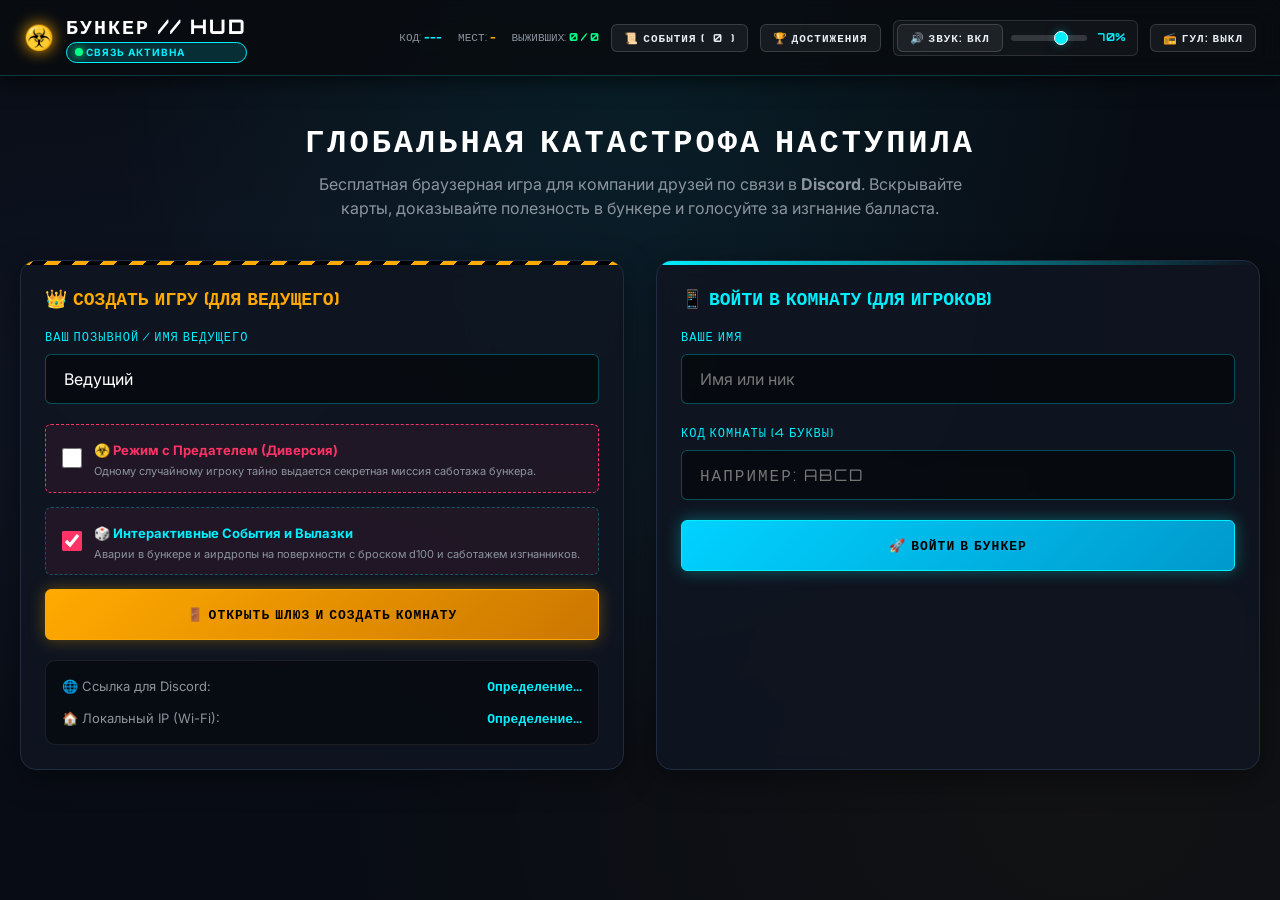
==== commit 46796748: "feat: complete game overhaul - port 8008, firewall automation, event rules & special cards, revote t" ====
--- a/static/index.html
+++ b/static/index.html
@@ -59,9 +59,15 @@
       <button id="btnLeaveRoom" class="btn btn-secondary btn-sm" style="display: none;" title="Выйти из текущей комнаты в меню">
         🚪 Выйти
       </button>
-      <button id="btnToggleSound" class="btn btn-secondary btn-sm" title="Включить/выключить звуковые эффекты">
-        🔊 Звук: ВКЛ
-      </button>
+      <div class="sound-control-group" title="Управление звуковыми эффектами">
+        <button id="btnToggleSound" class="btn btn-secondary btn-sm" title="Включить/выключить звуковые эффекты">
+          🔊 Звук: ВКЛ
+        </button>
+        <div class="sound-slider-wrap" title="Регулировка громкости звуковых эффектов">
+          <input type="range" id="soundVolumeSlider" class="sound-slider" min="0" max="1" step="0.05" value="0.7" aria-label="Громкость звуковых эффектов" />
+          <span id="soundVolumeLabel" class="sound-vol-label">70%</span>
+        </div>
+      </div>
       <button id="btnToggleAmbient" class="btn btn-secondary btn-sm" title="Атмосферный низкочастотный гул генератора бункера">
         📻 Гул: ВЫКЛ
       </button>
@@ -133,7 +139,7 @@
 
         <div class="network-badges">
           <div class="network-item">
-            <span style="color: var(--text-muted);">🌐 Внешний IP (для Discord):</span>
+            <span style="color: var(--text-muted);">🌐 Ссылка для Discord:</span>
             <span id="networkExternal" class="network-val">Определение...</span>
           </div>
           <div class="network-item">
@@ -193,6 +199,8 @@
       <div class="host-btn-group">
         <button id="btnHostPause" class="btn btn-secondary btn-sm">⏸️ Пауза</button>
         <button id="btnHostAddTime" class="btn btn-secondary btn-sm">⏱️ +30 сек</button>
+        <button id="btnHostForceNextSpeaker" class="btn btn-amber btn-sm" title="Принудительно переключить ход / передать слово следующему">⏭️ След. оратор</button>
+        <button id="btnHostSkipDiscBar" class="btn btn-warning btn-sm" style="display: none;" title="Завершить коллективное обсуждение и перейти к раунду обвинений">⏭️ К обвинениям</button>
         <button id="btnHostRestartDebate" class="btn btn-secondary btn-sm" title="Запустить повторные дебаты">🔄 Повтор дебатов</button>
         <button id="btnHostTiebreaker" class="btn btn-danger btn-sm" style="display: none;" title="Запустить решающее переголосование">⚡ Тайбрейк</button>
         <button id="btnForceDebate" class="btn btn-secondary btn-sm">🗣️ К дебатам</button>
@@ -331,6 +339,14 @@
         <!-- Debate Phase: Current speaker pass word -->
         <button id="btnPassDebate" class="btn btn-cyan btn-sm" style="display: none;">
           ⏭️ Передать слово
+        </button>
+
+        <!-- Collective Discussion Phase: Host Skip Buttons -->
+        <button id="btnHostSkipDiscussion" class="btn btn-amber btn-sm" style="display: none;" title="Завершить коллективное обсуждение и перейти к раунду обвинений">
+          ⏭️ К раунду обвинений
+        </button>
+        <button id="btnHostSkipToVoting" class="btn btn-danger btn-sm" style="display: none;" title="Пропустить дебаты и сразу перейти к тайному голосованию">
+          🗳️ Сразу к голосованию
         </button>
 
         <!-- Debate Phase: Host Controls -->
@@ -717,13 +733,18 @@
 
   <!-- MODAL: CINEMATIC PROLOGUE CUTSCENE -->
   <div id="cinematicPrologueModal" class="cinematic-prologue-overlay" style="display: none;">
+    <!-- Cataclysm Background Video -->
+    <video id="prologueVideoBg" class="prologue-video-bg" autoplay muted loop playsinline preload="auto"></video>
+    <div class="prologue-video-backdrop"></div>
+
     <div class="prologue-card">
+      <button id="btnPrologueClose" class="prologue-close-btn" title="Закрыть">✕</button>
       <div class="prologue-scanline"></div>
       <div class="prologue-tag">🚨 СУДНЫЙ ДЕНЬ // ПРОТОКОЛ «БУНКЕР» АКТИВИРОВАН 🚨</div>
       <h1 id="prologueCatastropheTitle" class="prologue-title">КАТАСТРОФА</h1>
       <p id="prologueCatastropheDesc" class="prologue-desc"></p>
       
-      <div style="background: rgba(0,0,0,0.5); border: 1px solid rgba(255,255,255,0.1); border-radius: 8px; padding: 14px; margin-bottom: 20px;">
+      <div class="prologue-survivors-panel">
         <div style="font-family: var(--font-hud); font-size: 13px; color: var(--accent-amber); margin-bottom: 6px;">
           👥 ВЫЖИВШИЕ ПЕРЕД ЗАКРЫТИЕМ ШЛЮЗА
         </div>
@@ -732,7 +753,7 @@
       </div>
 
       <div class="prologue-footer">
-        <button id="btnPrologueEnter" class="btn btn-amber" style="padding: 14px 36px; font-size: 15px;">
+        <button id="btnPrologueEnter" class="btn btn-amber" style="padding: 14px 40px; font-size: 16px; font-weight: 800; letter-spacing: 1px; box-shadow: 0 0 30px rgba(255, 170, 0, 0.6);">
           🚪 В БУНКЕР ➔
         </button>
       </div>
--- a/static/css/style.css
+++ b/static/css/style.css
@@ -103,6 +103,101 @@
   display: flex;
   align-items: center;
   gap: 12px;
+  flex-wrap: wrap;
+}
+
+/* Sound Control Group & Volume Slider */
+.sound-control-group {
+  display: inline-flex;
+  align-items: center;
+  gap: 8px;
+  background: rgba(255, 255, 255, 0.04);
+  border: 1px solid rgba(255, 255, 255, 0.12);
+  border-radius: var(--radius-sm);
+  padding: 3px 10px 3px 3px;
+  transition: border-color 0.2s ease, background 0.2s ease;
+}
+
+.sound-control-group:hover {
+  border-color: rgba(0, 240, 255, 0.35);
+  background: rgba(255, 255, 255, 0.06);
+}
+
+.sound-slider-wrap {
+  display: inline-flex;
+  align-items: center;
+  gap: 8px;
+}
+
+.sound-slider {
+  -webkit-appearance: none;
+  appearance: none;
+  width: 76px;
+  height: 6px;
+  background: rgba(255, 255, 255, 0.15);
+  border-radius: 3px;
+  outline: none;
+  cursor: pointer;
+  transition: background 0.2s;
+  margin: 0;
+  vertical-align: middle;
+}
+
+.sound-slider:hover {
+  background: rgba(0, 240, 255, 0.25);
+}
+
+.sound-slider::-webkit-slider-thumb {
+  -webkit-appearance: none;
+  appearance: none;
+  width: 14px;
+  height: 14px;
+  border-radius: 50%;
+  background: var(--accent-cyan);
+  box-shadow: 0 0 8px var(--accent-cyan-glow);
+  cursor: pointer;
+  transition: transform 0.15s ease, background 0.15s ease;
+  border: 1px solid #fff;
+}
+
+.sound-slider::-webkit-slider-thumb:hover {
+  transform: scale(1.25);
+  background: #fff;
+  box-shadow: 0 0 12px var(--accent-cyan);
+}
+
+.sound-slider::-moz-range-thumb {
+  width: 14px;
+  height: 14px;
+  border: 1px solid #fff;
+  border-radius: 50%;
+  background: var(--accent-cyan);
+  box-shadow: 0 0 8px var(--accent-cyan-glow);
+  cursor: pointer;
+  transition: transform 0.15s ease, background 0.15s ease;
+}
+
+.sound-slider::-moz-range-thumb:hover {
+  transform: scale(1.25);
+  background: #fff;
+  box-shadow: 0 0 12px var(--accent-cyan);
+}
+
+.sound-vol-label {
+  font-family: var(--font-hud);
+  font-size: 11px;
+  font-weight: 700;
+  color: var(--accent-cyan);
+  min-width: 32px;
+  text-align: right;
+  user-select: none;
+  letter-spacing: 0.5px;
+}
+
+@media (max-width: 768px) {
+  .sound-slider {
+    width: 55px;
+  }
 }
 
 /* Base Buttons */
@@ -1323,7 +1418,7 @@
 }
 
 .crisis-card.animate-slide-in {
-  animation: eventSlideDown 0.4s cubic-bezier(0.2, 0.9, 0.3, 1) forwards;
+  animation: eventSlideDown 0.25s ease-out forwards;
 }
 
 .crisis-card--bunker {
@@ -1860,7 +1955,7 @@
   left: 0;
   width: 100vw;
   height: 100vh;
-  background: radial-gradient(circle at center, #101724 0%, #05080e 100%);
+  background: radial-gradient(circle at center, rgba(16, 23, 36, 0.2) 0%, rgba(5, 8, 14, 0.6) 100%);
   z-index: 99999;
   display: flex;
   flex-direction: column;
@@ -1871,18 +1966,79 @@
   box-sizing: border-box;
 }
 
+/* Background video for cutscene */
+.prologue-video-bg {
+  position: absolute;
+  top: 0;
+  left: 0;
+  width: 100%;
+  height: 100%;
+  object-fit: cover;
+  z-index: 0;
+  opacity: 0.95;
+  pointer-events: none;
+  transition: opacity 0.6s ease;
+}
+
+.prologue-video-backdrop {
+  position: absolute;
+  top: 0;
+  left: 0;
+  width: 100%;
+  height: 100%;
+  background: radial-gradient(circle at center, rgba(0, 0, 0, 0.08) 0%, rgba(0, 0, 0, 0.4) 100%);
+  z-index: 1;
+  pointer-events: none;
+}
+
 .prologue-card {
-  max-width: 820px;
+  max-width: 860px;
   width: 100%;
-  background: rgba(13, 19, 30, 0.95);
-  border: 2px solid var(--accent-danger);
+  background: rgba(8, 12, 22, 0.15); /* Почти полностью прозрачная рамка по запросу пользователя */
+  backdrop-filter: blur(2px);
+  -webkit-backdrop-filter: blur(2px);
+  border: 1.5px solid rgba(255, 51, 102, 0.65);
   border-radius: var(--radius-lg);
-  padding: 32px 36px;
-  box-shadow: 0 0 60px rgba(255, 51, 102, 0.35), 0 20px 50px rgba(0, 0, 0, 0.9);
+  padding: 28px 34px;
+  box-shadow: 0 0 35px rgba(255, 51, 102, 0.25), inset 0 0 25px rgba(0, 0, 0, 0.35);
   text-align: center;
   position: relative;
+  z-index: 2;
   overflow: hidden;
   animation: modalPop 0.5s cubic-bezier(0.16, 1, 0.3, 1) forwards;
+}
+
+.prologue-survivors-panel {
+  background: rgba(0, 0, 0, 0.2);
+  border: 1px solid rgba(255, 255, 255, 0.12);
+  border-radius: 8px;
+  padding: 14px;
+  margin-bottom: 20px;
+  backdrop-filter: blur(2px);
+}
+
+.prologue-close-btn {
+  position: absolute;
+  top: 14px;
+  right: 18px;
+  background: rgba(0, 0, 0, 0.3);
+  border: 1px solid rgba(255, 255, 255, 0.2);
+  color: var(--text-muted);
+  font-size: 20px;
+  width: 34px;
+  height: 34px;
+  border-radius: 50%;
+  cursor: pointer;
+  display: flex;
+  align-items: center;
+  justify-content: center;
+  transition: all 0.2s ease;
+  z-index: 10;
+}
+.prologue-close-btn:hover {
+  background: rgba(255, 51, 102, 0.4);
+  color: #fff;
+  border-color: var(--accent-danger);
 }
 
 .prologue-scanline {
@@ -1900,48 +2056,54 @@
 
 .prologue-tag {
   font-family: var(--font-hud);
-  font-size: 12px;
+  font-size: 13px;
   letter-spacing: 4px;
   color: var(--accent-danger);
-  margin-bottom: 8px;
+  margin-bottom: 10px;
+  text-shadow: 0 0 10px rgba(255, 51, 102, 0.8), 0 2px 4px #000;
+  font-weight: 700;
 }
 
 .prologue-title {
   font-family: var(--font-hud);
-  font-size: 28px;
+  font-size: 32px;
   color: #fff;
   margin-bottom: 16px;
   letter-spacing: 1px;
+  text-shadow: 0 2px 10px rgba(0, 0, 0, 0.95), 0 0 25px rgba(255, 51, 102, 0.5);
 }
 
 .prologue-desc {
   font-size: 15px;
   line-height: 1.6;
-  color: var(--text-main);
-  margin-bottom: 24px;
+  color: #f0f4f8;
+  margin-bottom: 22px;
+  text-shadow: 0 2px 8px rgba(0, 0, 0, 0.95), 0 1px 3px #000;
+  font-weight: 500;
 }
 
 .prologue-heroes-grid {
   display: grid;
   grid-template-columns: repeat(auto-fill, minmax(160px, 1fr));
   gap: 12px;
-  margin: 20px 0;
+  margin: 16px 0;
   max-height: 220px;
   overflow-y: auto;
   padding: 6px;
 }
 
-.prologue-hero-item {
-  background: rgba(255, 255, 255, 0.04);
-  border: 1px solid rgba(0, 240, 255, 0.2);
-  border-radius: var(--radius-sm);
-  padding: 10px;
-  font-size: 13px;
-  font-weight: 700;
-  color: #fff;
-  display: flex;
-  align-items: center;
-  gap: 8px;
+.prologue-hero-card, .prologue-hero-item {
+  background: rgba(0, 0, 0, 0.25);
+  border: 1px solid rgba(0, 240, 255, 0.3);
+  border-radius: var(--radius-sm);
+  padding: 10px 8px;
+  text-align: center;
+  backdrop-filter: blur(2px);
+  transition: transform 0.2s ease, border-color 0.2s ease;
+}
+.prologue-hero-card:hover, .prologue-hero-item:hover {
+  border-color: var(--accent-cyan);
+  transform: translateY(-2px);
 }
 
 .prologue-footer {
@@ -1951,4 +2113,42 @@
   gap: 16px;
 }
 
-
+/* Catastrophe live video thumbnail preview */
+.catastrophe-video-preview {
+  width: 100%;
+  max-width: 320px;
+  height: 120px;
+  border-radius: var(--radius-md);
+  object-fit: cover;
+  border: 1px solid rgba(0, 240, 255, 0.3);
+  box-shadow: 0 0 15px rgba(0, 240, 255, 0.2);
+  margin: 8px auto;
+  display: block;
+}
+
+@media (max-width: 768px) {
+  .cinematic-prologue-overlay {
+    padding: 12px;
+  }
+  .prologue-card {
+    padding: 24px 16px;
+    max-height: 94vh;
+    overflow-y: auto;
+  }
+  .prologue-title {
+    font-size: 20px;
+    margin-bottom: 12px;
+  }
+  .prologue-desc {
+    font-size: 13px;
+    line-height: 1.45;
+    margin-bottom: 16px;
+  }
+  .prologue-heroes-grid {
+    grid-template-columns: repeat(2, 1fr) !important;
+    max-height: 180px;
+    gap: 8px;
+  }
+}
+
+
--- a/static/css/animations.css
+++ b/static/css/animations.css
@@ -256,11 +256,9 @@
 @keyframes eventSlideDown {
   0% {
     opacity: 0;
-    transform: translateY(-20px) scale(0.98);
-  }
-  100% {
-    opacity: 1;
-    transform: translateY(0) scale(1);
+  }
+  100% {
+    opacity: 1;
   }
 }
 
